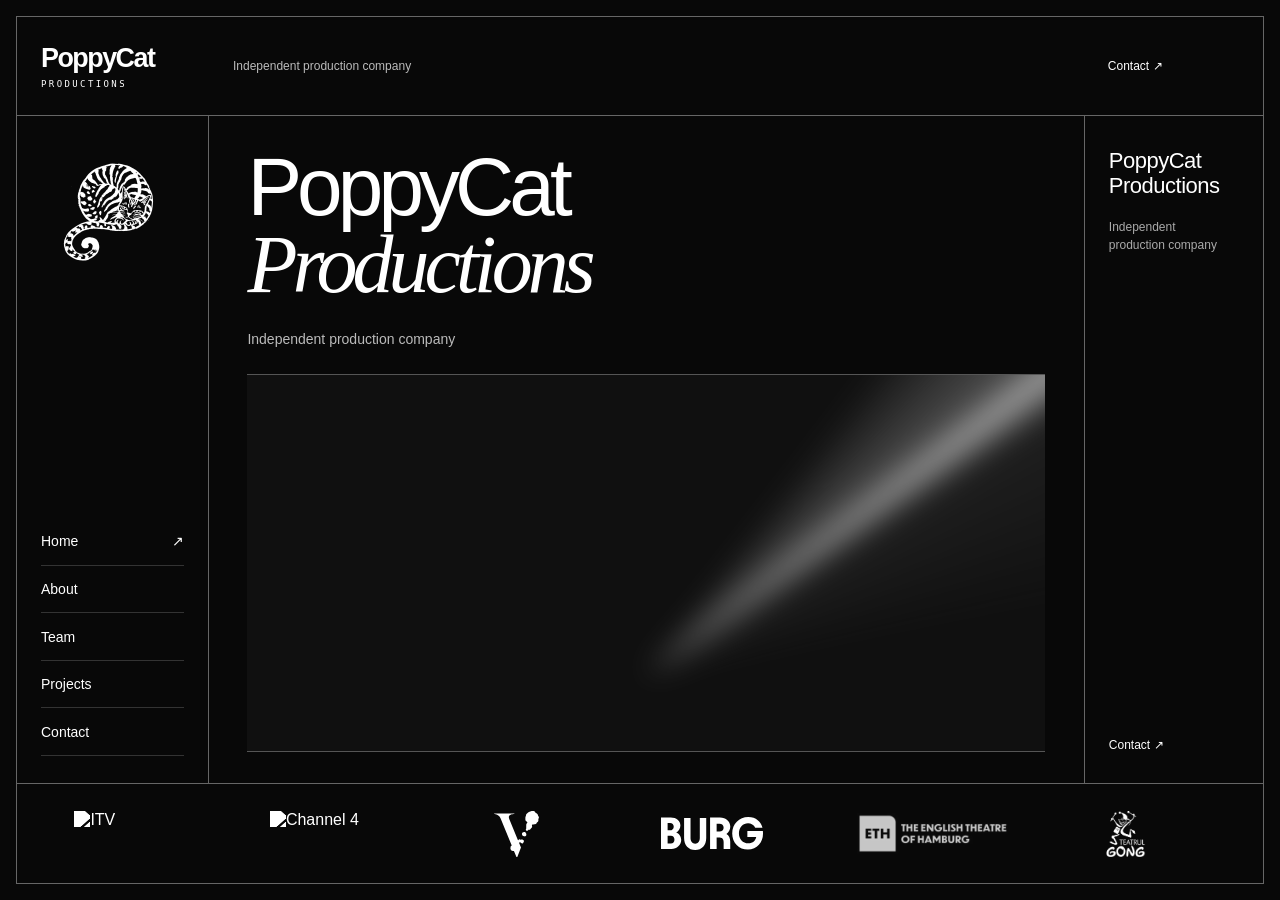
==== index.html @ 126066c4 "Simplify PoppyCat design, fit viewport, add bios and team credit logos" ====
<!doctype html>
<html lang="en"><head><meta charset="utf-8"><meta name="viewport" content="width=device-width,initial-scale=1"><meta name="description" content="PoppyCat Productions — independent production company."><title>PoppyCat Productions</title><link rel="stylesheet" href="styles.css?v=20261005b"><script src="app.js?v=20261005b" defer></script></head>
<body><a class="skip" href="#main">Skip to content</a><div class="shell">
<header><a class="wordmark" href="#home">PoppyCat<span>PRODUCTIONS</span></a><p>Independent production company</p><a href="#contact">Contact ↗</a></header>
<aside class="left-rail"><a href="#home" class="brand" aria-label="PoppyCat Productions home"><img src="assets/logo.png" alt="PoppyCat Productions"></a><nav aria-label="Main navigation"><a href="#home">Home</a><a href="#about">About</a><a href="#team">Team</a><a href="#projects">Projects</a><a href="#contact">Contact</a></nav></aside>
<main id="main" tabindex="-1">
<section id="home" class="panel"><h1>PoppyCat<br><em>Productions</em></h1><p class="intro">Independent production company</p><div class="cinema" aria-hidden="true"><div class="light"></div></div></section>
<section id="about" class="panel"><h1>About</h1><div class="copy"><h2>PoppyCat Productions</h2><p>Independent production company.</p><p>More information coming soon.</p></div></section>
<section id="team" class="panel"><h1>Team</h1><div class="team-grid">
<article><img class="portrait" src="assets/dale.webp" alt="Dale Reynolds"><div><h2>Dale Reynolds</h2><p class="role">Writer, Producer</p><p class="bio">American playwright and screenwriter in London, England.</p></div></article>
<article><img class="portrait" src="assets/paloma.webp" alt="Paloma Amaya"><div><h2>Paloma Amaya</h2><p class="role">Actor, Producer</p><p class="bio paloma-bio">Stage and screen actor, GSA-trained.<br>Credits include Vienna’s Volksoper.</p></div></article>
<article><img class="portrait" src="assets/benjamin.webp" alt="Benjamin Dresner-Reynolds"><div><h2>Benjamin<br>Dresner-Reynolds</h2><p class="role">Creative Coordinator</p><p class="bio">Creative technologist and designer working across interactive media and film.</p></div></article>
</div></section>
<section id="projects" class="panel"><h1>Projects</h1><div class="copy"><h2>Selected work by our team</h2><p>Work made by our team before PoppyCat Productions.</p><p>Project details coming soon.</p></div></section>
<section id="contact" class="panel"><h1>Contact</h1><div class="copy"><p>Contact details coming soon.</p></div></section>
</main>
<aside class="right-rail"><p>PoppyCat<br>Productions</p><span>Independent<br>production company</span><a href="#contact">Contact ↗</a></aside>
<footer aria-label="Selected company credits from our team’s previous work"><div class="partners">
<img src="assets/partners/itv.svg" alt="ITV">
<img src="assets/partners/channel4.svg" alt="Channel 4">
<img src="assets/partners/volksoper.svg" alt="Volksoper Wien">
<img src="assets/partners/burgtheater.svg" alt="Burgtheater">
<img class="solid-logo" src="assets/partners/english-theatre.jpg" alt="The English Theatre of Hamburg">
<img src="assets/partners/gong.png" alt="Gong Theatre">
</div></footer></div></body></html>
---- styles.css ----
*{box-sizing:border-box}html,body{margin:0;width:100%;height:100%;overflow:hidden;background:#080808;color:#fff;color-scheme:dark;font-family:Arial,Helvetica,sans-serif;-webkit-font-smoothing:antialiased}a{color:inherit;text-decoration:none}a:focus-visible,main:focus-visible{outline:1px solid white;outline-offset:-3px}h1,h2,p{margin:0}img{display:block;max-width:100%}.shell{height:calc(100dvh - 32px);width:calc(100% - 32px);margin:16px;border:1px solid #666;display:grid;grid-template-columns:clamp(150px,15vw,230px) minmax(0,1fr) clamp(135px,14vw,215px);grid-template-rows:clamp(62px,11dvh,100px) minmax(0,1fr) clamp(60px,12dvh,100px)}header{grid-column:1/-1;display:grid;grid-template-columns:clamp(150px,15vw,230px) minmax(0,1fr) clamp(135px,14vw,215px);align-items:center;border-bottom:1px solid #666}header>*{padding:0 24px}.wordmark{font-size:clamp(21px,2.1vw,32px);font-weight:700;letter-spacing:-1.5px}.wordmark span{display:block;font:9px monospace;letter-spacing:2.4px;margin-top:5px}header p{font-size:12px;color:#bbb}header>a:last-child{font-size:12px}.left-rail{padding:clamp(16px,3dvh,35px) 24px;border-right:1px solid #666;display:flex;flex-direction:column;justify-content:space-between;min-height:0;overflow:hidden}.brand{width:clamp(80px,10vw,145px);max-height:36%;margin:0 auto}.brand img{width:100%;height:100%;object-fit:contain;filter:brightness(0) invert(1)}nav{display:flex;flex-direction:column;margin-top:15px}nav a{font-size:14px;padding:clamp(8px,1.7dvh,16px) 0;border-bottom:1px solid #333;display:flex;justify-content:space-between}nav a[aria-current]:after{content:"↗"}nav a:hover{color:#bbb}main{position:relative;min-width:0;min-height:0;overflow:hidden;padding:clamp(18px,3.5dvh,42px) clamp(20px,3vw,50px)}.panel{width:100%;height:100%;display:flex;flex-direction:column;transform-origin:top left;gap:clamp(18px,3dvh,36px)}.panel[hidden]{display:none}h1{font-size:clamp(42px,6.4vw,108px);line-height:.95;font-weight:400;letter-spacing:-.06em;flex-shrink:0}em{font-family:Georgia,serif;font-weight:400}.intro{font-size:14px;color:#bbb}.cinema{position:relative;overflow:hidden;flex:1;min-height:35px;background:#101010;border-block:1px solid #555}.light{position:absolute;inset:-100%;background:conic-gradient(from 36deg at 50% 60%,transparent 0deg,#aaa8 15deg,#eee 17deg,#7773 21deg,transparent 45deg);filter:blur(14px);animation:projector 18s ease-in-out infinite alternate;opacity:.75}.copy{border-top:1px solid #555;padding-top:30px;margin-top:auto;margin-bottom:10%;font-size:14px;line-height:1.6}.copy h2{font-weight:400;font-size:28px;letter-spacing:-1px;margin-bottom:20px}.copy p+p{color:#aaa;margin-top:12px}.right-rail{border-left:1px solid #666;padding:clamp(18px,3.5dvh,42px) 24px;display:flex;flex-direction:column;gap:20px;font-size:14px;min-height:0}.right-rail p{font-size:22px;letter-spacing:-.5px;line-height:1.15}.right-rail span{font-size:12px;color:#aaa;line-height:1.5}.right-rail a{margin-top:auto;font-size:12px}.team-grid{display:grid;grid-template-columns:repeat(3,minmax(0,1fr));gap:clamp(16px,2vw,35px);align-items:start}.portrait{width:min(100%,140px);height:clamp(70px,18dvh,180px);object-fit:cover;object-position:center 30%;filter:grayscale(1);margin-bottom:20px}.team-grid h2{font-size:clamp(14px,1.35vw,20px);font-weight:400;line-height:1.15;letter-spacing:-.3px}.role{font-size:10px;color:#aaa;margin:9px 0 15px}.bio{font-size:clamp(10px,.95vw,13px);line-height:1.55;max-width:28em}.paloma-bio{white-space:nowrap;font-size:clamp(8px,.88vw,12px)}footer{grid-column:1/-1;border-top:1px solid #666;overflow:hidden;display:flex;align-items:center;padding:12px 30px}.partners{display:flex;align-items:center;justify-content:space-around;gap:clamp(12px,3vw,48px);width:100%;height:100%}.partners img{width:clamp(40px,8vw,110px);height:100%;max-height:46px;object-fit:contain;filter:grayscale(1) brightness(0) invert(1)}.partners .solid-logo{filter:grayscale(1) invert(1);mix-blend-mode:screen;width:clamp(70px,12vw,165px)}.skip{position:fixed;top:-100px;left:20px;background:white;color:black;padding:10px;z-index:10}.skip:focus{top:10px}@keyframes projector{from{transform:rotate(-10deg)}to{transform:rotate(18deg)}}@media(max-width:760px){.shell{margin:8px;width:calc(100% - 16px);height:calc(100dvh - 16px);grid-template-columns:1fr;grid-template-rows:66px 46px minmax(0,1fr) 68px}header{grid-template-columns:1fr auto}header>*{padding:0 16px}header p{display:none}.wordmark{font-size:24px}.left-rail{border-right:0;border-bottom:1px solid #666;padding:0 16px;display:block}.brand{display:none}nav{margin:0;flex-direction:row;height:100%;align-items:stretch;gap:10px}nav a{flex:1;justify-content:center;align-items:center;padding:0;font-size:12px;border:0}nav a[aria-current]{box-shadow:inset 0 -1px white}nav a[aria-current]:after{display:none}.right-rail{display:none}main{padding:24px 20px}.panel{gap:24px}h1{font-size:clamp(40px,10vw,72px)}.team-grid{grid-template-columns:1fr;gap:20px}.team-grid article{display:grid;grid-template-columns:68px minmax(0,1fr);gap:16px}.portrait{width:68px;height:82px;margin:0}.team-grid h2{font-size:16px}.team-grid h2 br{display:none}.role{font-size:9px;margin:5px 0 8px}.bio{font-size:11px;line-height:1.4}.paloma-bio{font-size:10px}.partners{gap:12px;flex-wrap:nowrap}.partners img{min-width:0;width:12%;max-height:30px}.partners .solid-logo{width:20%}footer{padding:12px}.copy{margin-bottom:15%}}@media(max-height:600px) and (min-width:761px){.shell{grid-template-rows:60px minmax(0,1fr) 58px}.brand{max-height:30%}h1{font-size:45px}.portrait{height:80px;width:70px;margin-bottom:10px}.panel{gap:18px}.role{margin:6px 0 8px}.team-grid h2{font-size:14px}.bio{font-size:11px}.right-rail{gap:10px}}@media(prefers-reduced-motion:reduce){*,*:before,*:after{animation:none!important;transition:none!important}}
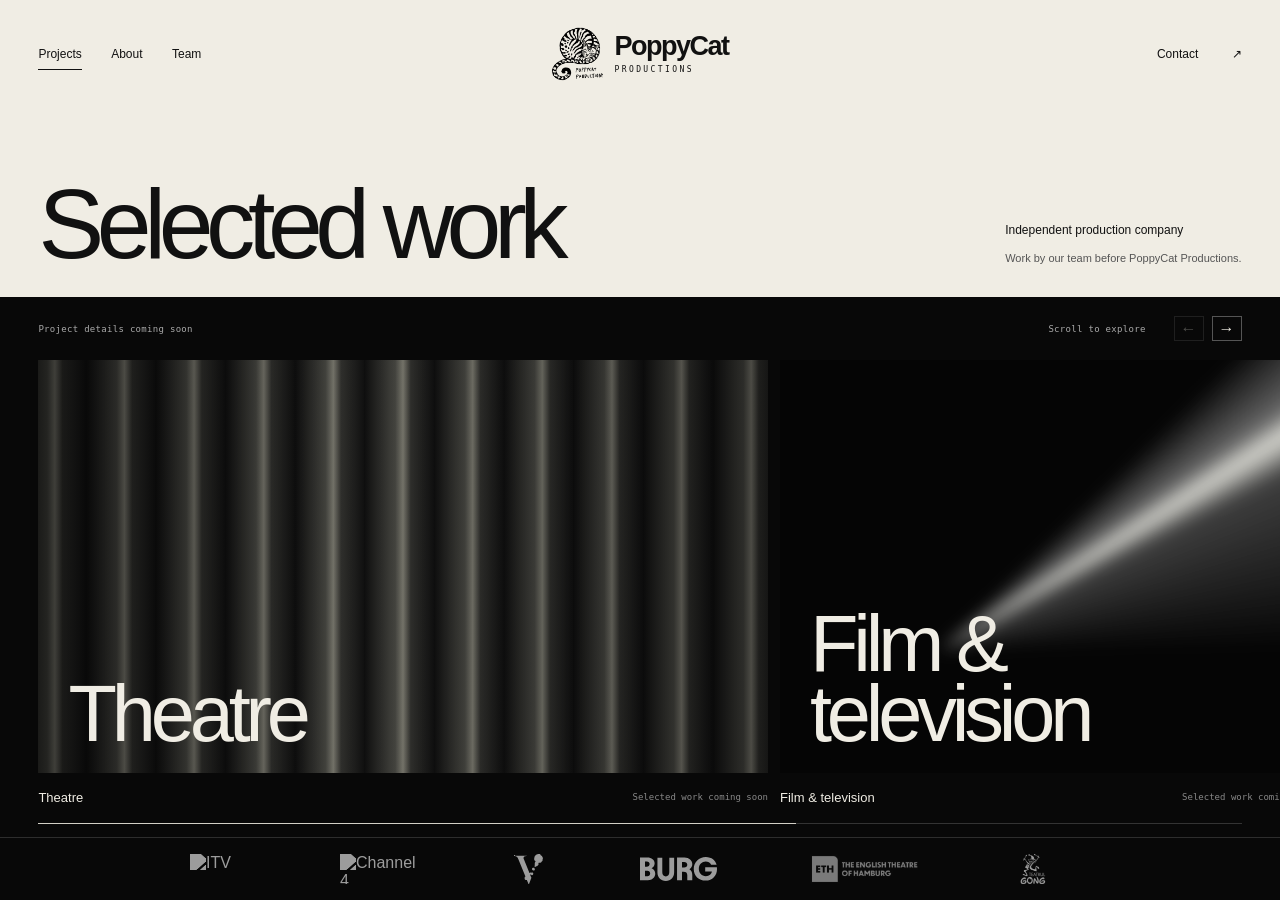
==== commit 742e66f9: "Introduce cream masthead and horizontal project gallery" ====
--- a/index.html
+++ b/index.html
@@ -1,25 +1,27 @@
 <!doctype html>
-<html lang="en"><head><meta charset="utf-8"><meta name="viewport" content="width=device-width,initial-scale=1"><meta name="description" content="PoppyCat Productions — independent production company."><title>PoppyCat Productions</title><link rel="stylesheet" href="styles.css?v=20261005b"><script src="app.js?v=20261005b" defer></script></head>
-<body><a class="skip" href="#main">Skip to content</a><div class="shell">
-<header><a class="wordmark" href="#home">PoppyCat<span>PRODUCTIONS</span></a><p>Independent production company</p><a href="#contact">Contact ↗</a></header>
-<aside class="left-rail"><a href="#home" class="brand" aria-label="PoppyCat Productions home"><img src="assets/logo.png" alt="PoppyCat Productions"></a><nav aria-label="Main navigation"><a href="#home">Home</a><a href="#about">About</a><a href="#team">Team</a><a href="#projects">Projects</a><a href="#contact">Contact</a></nav></aside>
+<html lang="en"><head><meta charset="utf-8"><meta name="viewport" content="width=device-width,initial-scale=1"><meta name="description" content="PoppyCat Productions — independent production company."><title>PoppyCat Productions</title><link rel="stylesheet" href="styles.css?v=20261005c"><script src="app.js?v=20261005c" defer></script></head>
+<body><a class="skip" href="#main">Skip to content</a>
+<div class="site">
+<header class="masthead">
+<div class="topline"><nav aria-label="Main navigation"><a href="#projects" aria-current="page">Projects</a><a href="#about">About</a><a href="#team">Team</a></nav><a class="brand" href="#projects" aria-label="PoppyCat Productions home"><span class="cat"><img src="assets/logo.png?v=3" alt=""></span><span>PoppyCat<small>PRODUCTIONS</small></span></a><a class="contact-link" href="#contact">Contact <span>↗</span></a></div>
+<div class="heading-row"><h1 id="page-title">Selected work</h1><div class="heading-note"><p>Independent production company</p><p id="page-description">Work by our team before PoppyCat Productions.</p></div></div>
+</header>
 <main id="main" tabindex="-1">
-<section id="home" class="panel"><h1>PoppyCat<br><em>Productions</em></h1><p class="intro">Independent production company</p><div class="cinema" aria-hidden="true"><div class="light"></div></div></section>
-<section id="about" class="panel"><h1>About</h1><div class="copy"><h2>PoppyCat Productions</h2><p>Independent production company.</p><p>More information coming soon.</p></div></section>
-<section id="team" class="panel"><h1>Team</h1><div class="team-grid">
-<article><img class="portrait" src="assets/dale.webp" alt="Dale Reynolds"><div><h2>Dale Reynolds</h2><p class="role">Writer, Producer</p><p class="bio">American playwright and screenwriter in London, England.</p></div></article>
-<article><img class="portrait" src="assets/paloma.webp" alt="Paloma Amaya"><div><h2>Paloma Amaya</h2><p class="role">Actor, Producer</p><p class="bio paloma-bio">Stage and screen actor, GSA-trained.<br>Credits include Vienna’s Volksoper.</p></div></article>
-<article><img class="portrait" src="assets/benjamin.webp" alt="Benjamin Dresner-Reynolds"><div><h2>Benjamin<br>Dresner-Reynolds</h2><p class="role">Creative Coordinator</p><p class="bio">Creative technologist and designer working across interactive media and film.</p></div></article>
+<section id="projects" class="panel project-panel" aria-label="Selected work by our team">
+<div class="gallery-toolbar"><p>Project details coming soon</p><div class="gallery-controls"><span class="scroll-hint">Scroll to explore</span><button type="button" id="previous" aria-label="Previous project">←</button><button type="button" id="next" aria-label="Next project">→</button></div></div>
+<div class="gallery" tabindex="0" aria-label="Project gallery. Scroll, swipe or use the arrow keys to explore.">
+<article class="project-card theatre"><div class="project-art" aria-hidden="true"><div class="curtain"></div><span class="art-word">Theatre</span></div><div class="caption"><h2>Theatre</h2><p>Selected work coming soon</p></div></article>
+<article class="project-card film"><div class="project-art" aria-hidden="true"><div class="film-light"></div><span class="art-word">Film &amp;<br>television</span></div><div class="caption"><h2>Film &amp; television</h2><p>Selected work coming soon</p></div></article>
+<article class="project-card interactive"><div class="project-art" aria-hidden="true"><div class="moire"></div><span class="art-word">Interactive</span></div><div class="caption"><h2>Interactive media</h2><p>Selected work coming soon</p></div></article>
+</div><div class="track" aria-hidden="true"><span id="progress"></span></div>
+</section>
+<section id="about" class="panel info-panel" hidden><div class="about-layout"><p class="section-label">The company</p><div><h2>PoppyCat<br>Productions</h2><p>Independent production company.</p><p class="muted">More information coming soon.</p></div></div></section>
+<section id="team" class="panel info-panel" hidden><div class="team-grid">
+<article><img src="assets/dale.webp" alt="Dale Reynolds"><div><h2>Dale Reynolds</h2><p class="role">Writer, Producer</p><p class="bio">American playwright and screenwriter in London, England.</p></div></article>
+<article><img src="assets/paloma.webp" alt="Paloma Amaya"><div><h2>Paloma Amaya</h2><p class="role">Actor, Producer</p><p class="bio paloma-bio">Stage and screen actor, GSA-trained.<br>Credits include Vienna’s Volksoper.</p></div></article>
+<article><img src="assets/benjamin.webp" alt="Benjamin Dresner-Reynolds"><div><h2>Benjamin<br>Dresner-Reynolds</h2><p class="role">Creative Coordinator</p><p class="bio">Creative technologist and designer working across interactive media and film.</p></div></article>
 </div></section>
-<section id="projects" class="panel"><h1>Projects</h1><div class="copy"><h2>Selected work by our team</h2><p>Work made by our team before PoppyCat Productions.</p><p>Project details coming soon.</p></div></section>
-<section id="contact" class="panel"><h1>Contact</h1><div class="copy"><p>Contact details coming soon.</p></div></section>
+<section id="contact" class="panel info-panel" hidden><div class="about-layout"><p class="section-label">Enquiries</p><div><h2>Contact</h2><p>Contact details coming soon.</p></div></div></section>
 </main>
-<aside class="right-rail"><p>PoppyCat<br>Productions</p><span>Independent<br>production company</span><a href="#contact">Contact ↗</a></aside>
-<footer aria-label="Selected company credits from our team’s previous work"><div class="partners">
-<img src="assets/partners/itv.svg" alt="ITV">
-<img src="assets/partners/channel4.svg" alt="Channel 4">
-<img src="assets/partners/volksoper.svg" alt="Volksoper Wien">
-<img src="assets/partners/burgtheater.svg" alt="Burgtheater">
-<img class="solid-logo" src="assets/partners/english-theatre.jpg" alt="The English Theatre of Hamburg">
-<img src="assets/partners/gong.png" alt="Gong Theatre">
-</div></footer></div></body></html>+<footer aria-label="Selected company credits from our team’s previous work"><div class="partners"><img src="assets/partners/itv.svg" alt="ITV"><img src="assets/partners/channel4.svg" alt="Channel 4"><img src="assets/partners/volksoper.svg" alt="Volksoper Wien"><img src="assets/partners/burgtheater.svg" alt="Burgtheater"><img class="solid-logo" src="assets/partners/english-theatre.jpg" alt="The English Theatre of Hamburg"><img src="assets/partners/gong.png" alt="Gong Theatre"></div></footer>
+</div></body></html>
--- a/styles.css
+++ b/styles.css
@@ -1 +1 @@
-*{box-sizing:border-box}html,body{margin:0;width:100%;height:100%;overflow:hidden;background:#080808;color:#fff;color-scheme:dark;font-family:Arial,Helvetica,sans-serif;-webkit-font-smoothing:antialiased}a{color:inherit;text-decoration:none}a:focus-visible,main:focus-visible{outline:1px solid white;outline-offset:-3px}h1,h2,p{margin:0}img{display:block;max-width:100%}.shell{height:calc(100dvh - 32px);width:calc(100% - 32px);margin:16px;border:1px solid #666;display:grid;grid-template-columns:clamp(150px,15vw,230px) minmax(0,1fr) clamp(135px,14vw,215px);grid-template-rows:clamp(62px,11dvh,100px) minmax(0,1fr) clamp(60px,12dvh,100px)}header{grid-column:1/-1;display:grid;grid-template-columns:clamp(150px,15vw,230px) minmax(0,1fr) clamp(135px,14vw,215px);align-items:center;border-bottom:1px solid #666}header>*{padding:0 24px}.wordmark{font-size:clamp(21px,2.1vw,32px);font-weight:700;letter-spacing:-1.5px}.wordmark span{display:block;font:9px monospace;letter-spacing:2.4px;margin-top:5px}header p{font-size:12px;color:#bbb}header>a:last-child{font-size:12px}.left-rail{padding:clamp(16px,3dvh,35px) 24px;border-right:1px solid #666;display:flex;flex-direction:column;justify-content:space-between;min-height:0;overflow:hidden}.brand{width:clamp(80px,10vw,145px);max-height:36%;margin:0 auto}.brand img{width:100%;height:100%;object-fit:contain;filter:brightness(0) invert(1)}nav{display:flex;flex-direction:column;margin-top:15px}nav a{font-size:14px;padding:clamp(8px,1.7dvh,16px) 0;border-bottom:1px solid #333;display:flex;justify-content:space-between}nav a[aria-current]:after{content:"↗"}nav a:hover{color:#bbb}main{position:relative;min-width:0;min-height:0;overflow:hidden;padding:clamp(18px,3.5dvh,42px) clamp(20px,3vw,50px)}.panel{width:100%;height:100%;display:flex;flex-direction:column;transform-origin:top left;gap:clamp(18px,3dvh,36px)}.panel[hidden]{display:none}h1{font-size:clamp(42px,6.4vw,108px);line-height:.95;font-weight:400;letter-spacing:-.06em;flex-shrink:0}em{font-family:Georgia,serif;font-weight:400}.intro{font-size:14px;color:#bbb}.cinema{position:relative;overflow:hidden;flex:1;min-height:35px;background:#101010;border-block:1px solid #555}.light{position:absolute;inset:-100%;background:conic-gradient(from 36deg at 50% 60%,transparent 0deg,#aaa8 15deg,#eee 17deg,#7773 21deg,transparent 45deg);filter:blur(14px);animation:projector 18s ease-in-out infinite alternate;opacity:.75}.copy{border-top:1px solid #555;padding-top:30px;margin-top:auto;margin-bottom:10%;font-size:14px;line-height:1.6}.copy h2{font-weight:400;font-size:28px;letter-spacing:-1px;margin-bottom:20px}.copy p+p{color:#aaa;margin-top:12px}.right-rail{border-left:1px solid #666;padding:clamp(18px,3.5dvh,42px) 24px;display:flex;flex-direction:column;gap:20px;font-size:14px;min-height:0}.right-rail p{font-size:22px;letter-spacing:-.5px;line-height:1.15}.right-rail span{font-size:12px;color:#aaa;line-height:1.5}.right-rail a{margin-top:auto;font-size:12px}.team-grid{display:grid;grid-template-columns:repeat(3,minmax(0,1fr));gap:clamp(16px,2vw,35px);align-items:start}.portrait{width:min(100%,140px);height:clamp(70px,18dvh,180px);object-fit:cover;object-position:center 30%;filter:grayscale(1);margin-bottom:20px}.team-grid h2{font-size:clamp(14px,1.35vw,20px);font-weight:400;line-height:1.15;letter-spacing:-.3px}.role{font-size:10px;color:#aaa;margin:9px 0 15px}.bio{font-size:clamp(10px,.95vw,13px);line-height:1.55;max-width:28em}.paloma-bio{white-space:nowrap;font-size:clamp(8px,.88vw,12px)}footer{grid-column:1/-1;border-top:1px solid #666;overflow:hidden;display:flex;align-items:center;padding:12px 30px}.partners{display:flex;align-items:center;justify-content:space-around;gap:clamp(12px,3vw,48px);width:100%;height:100%}.partners img{width:clamp(40px,8vw,110px);height:100%;max-height:46px;object-fit:contain;filter:grayscale(1) brightness(0) invert(1)}.partners .solid-logo{filter:grayscale(1) invert(1);mix-blend-mode:screen;width:clamp(70px,12vw,165px)}.skip{position:fixed;top:-100px;left:20px;background:white;color:black;padding:10px;z-index:10}.skip:focus{top:10px}@keyframes projector{from{transform:rotate(-10deg)}to{transform:rotate(18deg)}}@media(max-width:760px){.shell{margin:8px;width:calc(100% - 16px);height:calc(100dvh - 16px);grid-template-columns:1fr;grid-template-rows:66px 46px minmax(0,1fr) 68px}header{grid-template-columns:1fr auto}header>*{padding:0 16px}header p{display:none}.wordmark{font-size:24px}.left-rail{border-right:0;border-bottom:1px solid #666;padding:0 16px;display:block}.brand{display:none}nav{margin:0;flex-direction:row;height:100%;align-items:stretch;gap:10px}nav a{flex:1;justify-content:center;align-items:center;padding:0;font-size:12px;border:0}nav a[aria-current]{box-shadow:inset 0 -1px white}nav a[aria-current]:after{display:none}.right-rail{display:none}main{padding:24px 20px}.panel{gap:24px}h1{font-size:clamp(40px,10vw,72px)}.team-grid{grid-template-columns:1fr;gap:20px}.team-grid article{display:grid;grid-template-columns:68px minmax(0,1fr);gap:16px}.portrait{width:68px;height:82px;margin:0}.team-grid h2{font-size:16px}.team-grid h2 br{display:none}.role{font-size:9px;margin:5px 0 8px}.bio{font-size:11px;line-height:1.4}.paloma-bio{font-size:10px}.partners{gap:12px;flex-wrap:nowrap}.partners img{min-width:0;width:12%;max-height:30px}.partners .solid-logo{width:20%}footer{padding:12px}.copy{margin-bottom:15%}}@media(max-height:600px) and (min-width:761px){.shell{grid-template-rows:60px minmax(0,1fr) 58px}.brand{max-height:30%}h1{font-size:45px}.portrait{height:80px;width:70px;margin-bottom:10px}.panel{gap:18px}.role{margin:6px 0 8px}.team-grid h2{font-size:14px}.bio{font-size:11px}.right-rail{gap:10px}}@media(prefers-reduced-motion:reduce){*,*:before,*:after{animation:none!important;transition:none!important}}+*{box-sizing:border-box}html,body{margin:0;width:100%;height:100%;overflow:hidden;background:#080808;color:#f0ede4;font-family:Arial,Helvetica,sans-serif;-webkit-font-smoothing:antialiased}a{color:inherit;text-decoration:none}button{font:inherit}a:focus-visible,button:focus-visible,[tabindex]:focus-visible{outline:2px solid currentColor;outline-offset:5px}h1,h2,p{margin:0}img{display:block;max-width:100%}.site{height:100dvh;display:grid;grid-template-rows:33dvh minmax(0,1fr) clamp(45px,7dvh,70px)}.masthead{background:#f0ede4;color:#111;padding:0 clamp(20px,3vw,56px);display:flex;flex-direction:column;justify-content:space-between;padding-bottom:clamp(20px,3dvh,36px)}.topline{height:clamp(70px,12dvh,110px);display:grid;grid-template-columns:1fr auto 1fr;align-items:center;gap:25px}.topline nav{display:flex;gap:clamp(16px,2.3vw,36px)}.topline nav a,.contact-link{font-size:12px;line-height:1.5}.topline nav a{position:relative}.topline nav a[aria-current]:after{content:"";position:absolute;bottom:-7px;left:0;right:0;height:1px;background:currentColor}.brand{display:flex;gap:11px;align-items:center;font-size:27px;font-weight:600;letter-spacing:-1.5px;line-height:.9}.brand small{display:block;font:8px monospace;letter-spacing:2.4px;margin-top:7px}.cat{width:52px;height:54px;position:relative;overflow:hidden}.cat img{max-width:none;width:133%;height:133%;position:absolute;top:-17%;left:-15%;object-fit:contain;filter:brightness(0)}.contact-link{justify-self:end}.contact-link span{margin-left:30px}.heading-row{display:flex;align-items:flex-end;justify-content:space-between;gap:30px}h1{font-size:clamp(46px,7.7vw,130px);line-height:.92;font-weight:400;letter-spacing:-.075em;white-space:nowrap}.heading-note{max-width:275px;font-size:12px;line-height:1.4;padding-bottom:4px}.heading-note p+p{margin-top:12px;color:#555;font-size:11px}main{min-height:0;min-width:0;overflow:hidden}.panel{height:100%;min-height:0}.panel[hidden]{display:none}.project-panel{display:grid;grid-template-rows:clamp(44px,7dvh,65px) minmax(0,1fr) 16px}.gallery-toolbar{padding:0 clamp(20px,3vw,56px);display:flex;align-items:center;justify-content:space-between}.gallery-toolbar>p,.scroll-hint{font:9px monospace;letter-spacing:.3px;color:#aaa}.gallery-controls{display:flex;gap:8px;align-items:center}.scroll-hint{margin-right:20px}.gallery-controls button{width:30px;height:25px;border:1px solid #555;background:none;color:#f0ede4;cursor:pointer;transition:background .2s}.gallery-controls button:hover{background:#333}.gallery-controls button:disabled{opacity:.3;cursor:default}.gallery{display:flex;gap:12px;overflow-x:auto;overflow-y:hidden;scrollbar-width:none;overscroll-behavior-x:contain;padding:0 clamp(20px,3vw,56px);scroll-snap-type:x proximity;scroll-padding-inline:clamp(20px,3vw,56px);touch-action:pan-x;min-height:0}.gallery::-webkit-scrollbar{display:none}.project-card{flex:0 0 57vw;min-width:0;display:grid;grid-template-rows:minmax(0,1fr) 48px;scroll-snap-align:start}.project-card:nth-child(2){flex-basis:42vw}.project-card:nth-child(3){flex-basis:52vw}.project-art{position:relative;overflow:hidden;isolation:isolate;background:#1a1a1a}.art-word{position:absolute;bottom:24px;left:30px;font-size:clamp(45px,6.2vw,100px);font-weight:400;line-height:.88;letter-spacing:-.065em;z-index:1;color:#f0ede4}.curtain{position:absolute;inset:0;background:linear-gradient(90deg,#0008,transparent 45%,#0006),repeating-linear-gradient(90deg,#0e0e0e 0,#454540 4%,#77766c 5%,#30302d 6%,#101010 9%);transform:scale(1.06);animation:drape 18s ease-in-out infinite alternate}.film-light{position:absolute;inset:-50%;background:conic-gradient(from 45deg at 40% 60%,#050505 0deg,#ddd6 10deg,#deded7 13deg,#8885 18deg,#050505 45deg);filter:blur(8px);animation:light 22s ease-in-out infinite alternate}.moire{position:absolute;inset:0;background:radial-gradient(ellipse at 65% 40%,#aaa8,transparent 55%),repeating-radial-gradient(ellipse at 65% 40%,#121212 0 4px,#74746e 5px 6px,#121212 7px 10px);transform:scale(1.15)}.caption{display:flex;align-items:center;justify-content:space-between;gap:20px}.caption h2{font-size:13px;font-weight:400}.caption p{font:9px monospace;color:#888}.track{height:1px;background:#333;margin:2px clamp(20px,3vw,56px) 0;position:relative;overflow:hidden}.track span{height:100%;background:#d2cfc6;display:block;width:30%;transform-origin:left}.info-panel{padding:clamp(20px,4dvh,55px) clamp(20px,5vw,90px)}.about-layout{display:grid;grid-template-columns:1fr 2fr;gap:40px;height:100%;align-items:center}.section-label{font:11px monospace;color:#aaa;align-self:start}.about-layout h2{font-weight:400;font-size:clamp(35px,5vw,80px);line-height:.95;letter-spacing:-.06em;margin-bottom:28px}.about-layout p:not(.section-label){font-size:14px;line-height:1.5}.muted{color:#999;margin-top:12px}.team-grid{height:100%;display:grid;grid-template-columns:repeat(3,minmax(0,1fr));gap:clamp(20px,5vw,80px);max-width:1100px;margin:auto;align-content:center}.team-grid article{min-width:0}.team-grid img{height:clamp(70px,17dvh,165px);width:clamp(65px,10vw,125px);object-fit:cover;object-position:center 30%;filter:grayscale(1);margin-bottom:16px}.team-grid h2{font-size:clamp(16px,1.7vw,24px);font-weight:400;line-height:1.12;letter-spacing:-.5px}.role{font-size:10px;color:#aaa;margin:8px 0 14px}.bio{font-size:12px;line-height:1.5;max-width:280px}.paloma-bio{white-space:nowrap;font-size:clamp(9px,1vw,12px)}footer{padding:8px clamp(20px,3vw,56px);border-top:1px solid #2d2d2d;overflow:hidden}.partners{height:100%;display:flex;justify-content:space-between;align-items:center;gap:30px;max-width:900px;margin:auto}.partners img{width:clamp(36px,6vw,85px);height:100%;max-height:30px;object-fit:contain;filter:brightness(0) invert(1);opacity:.6}.partners .solid-logo{width:clamp(65px,12vw,150px);filter:grayscale(1) invert(1);mix-blend-mode:screen}.skip{position:fixed;top:-100px;left:20px;padding:10px;background:#fff;color:#000;z-index:10}.skip:focus{top:8px}@keyframes drape{to{transform:scale(1.1) translateX(1%)}}@keyframes light{to{transform:rotate(8deg)}}@media(max-width:760px){.site{grid-template-rows:33dvh minmax(0,1fr) 48px}.masthead{padding:0 20px 20px}.topline{grid-template-columns:1fr auto;height:90px;gap:12px}.brand{grid-column:1;grid-row:1;font-size:24px}.cat{width:42px;height:46px}.contact-link{grid-column:2;grid-row:1;font-size:11px}.contact-link span{margin-left:10px}.topline nav{grid-column:1/-1;grid-row:2;gap:24px;margin-top:-14px}.topline nav a{font-size:11px}.heading-row{gap:12px;align-items:start;flex-direction:column}h1{font-size:clamp(38px,10vw,70px)}.heading-note{font-size:10px;max-width:100%;padding:0}.heading-note p+p{margin-top:3px;font-size:9px}.gallery-toolbar>p{font-size:8px}.scroll-hint{display:none}.gallery{gap:10px}.project-card,.project-card:nth-child(2),.project-card:nth-child(3){flex-basis:83vw;grid-template-rows:minmax(0,1fr) 50px}.art-word{font-size:clamp(45px,12vw,80px);left:20px;bottom:22px}.caption{display:block;padding-top:10px}.caption h2{font-size:12px}.caption p{font-size:8px;margin-top:5px}.partners{gap:14px}.partners img{width:12%;min-width:0;max-height:23px}.partners .solid-logo{width:22%}.team-grid{grid-template-columns:1fr;gap:18px;align-content:center}.team-grid article{display:grid;grid-template-columns:60px minmax(0,1fr);gap:15px}.team-grid img{width:60px;height:74px;margin:0}.team-grid h2{font-size:15px}.team-grid h2 br{display:none}.role{font-size:9px;margin:4px 0 6px}.bio,.paloma-bio{font-size:10px;line-height:1.4;max-width:100%}.info-panel{padding:20px}.about-layout{grid-template-columns:1fr;gap:20px;align-content:start}.about-layout h2{margin-top:25px;font-size:45px}.about-layout p:not(.section-label){font-size:12px}}@media(max-height:620px){.topline{height:65px}.masthead{padding-bottom:15px}.heading-note{font-size:10px}.heading-note p+p{margin-top:5px;font-size:9px}h1{font-size:clamp(32px,5.5vw,70px)}.team-grid img{height:65px;width:55px;margin-bottom:10px}.team-grid h2{font-size:15px}.role{margin:4px 0 7px}.bio{font-size:10px}.info-panel{padding-block:18px}}@media(max-height:620px) and (max-width:760px){.site{grid-template-rows:160px minmax(0,1fr) 38px}.topline{height:74px}.team-grid{grid-template-columns:repeat(3,minmax(0,1fr));gap:12px;align-content:start}.team-grid article{display:block}.team-grid img{height:45px;width:40px}.team-grid h2{font-size:11px}.role{font-size:8px}.bio,.paloma-bio{font-size:8px;white-space:normal}.heading-note p+p{display:none}.heading-row{gap:7px}.gallery-toolbar{padding-inline:20px}}@media(prefers-reduced-motion:reduce){*,*:before,*:after{animation:none!important;scroll-behavior:auto!important}}
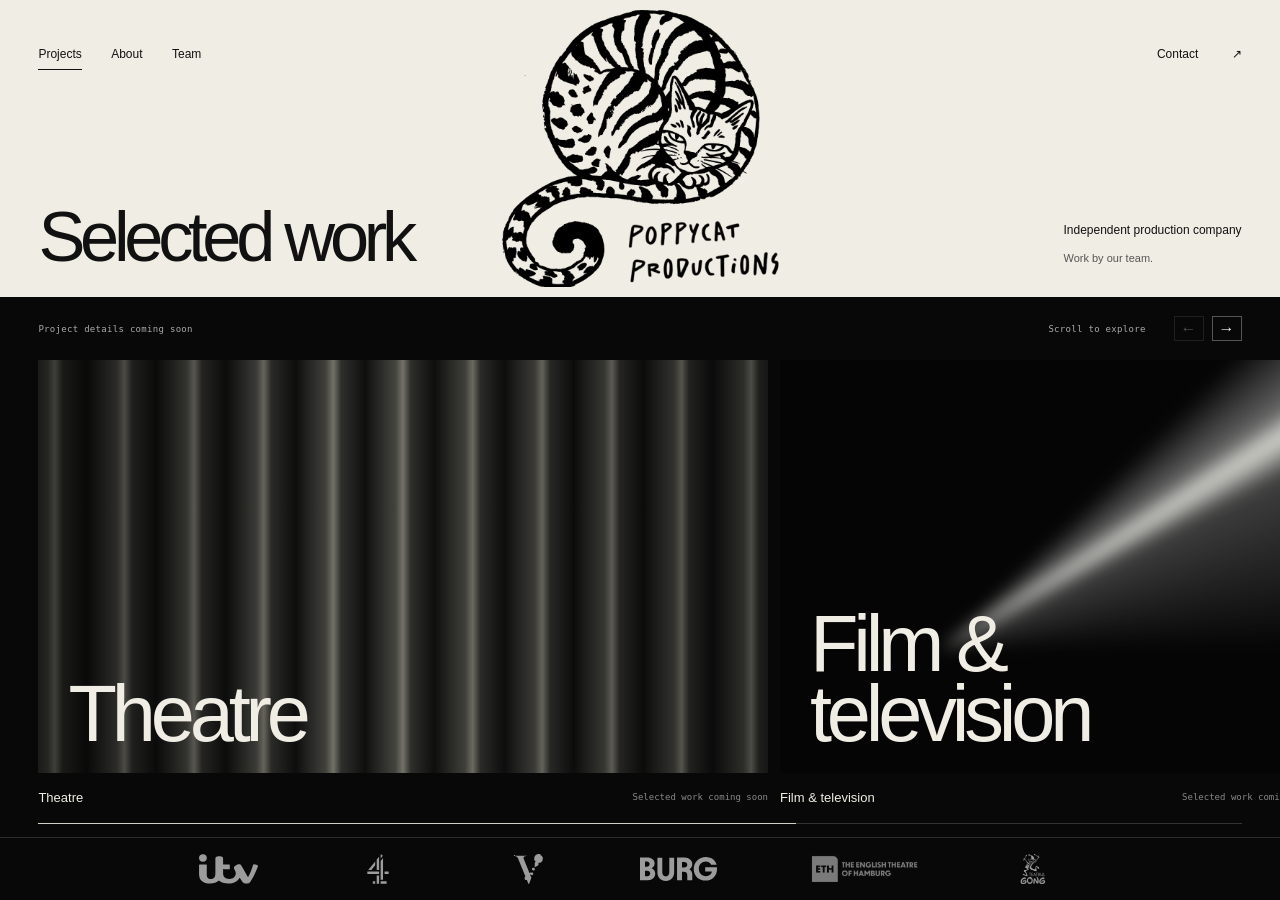
==== commit 1e62f9ed: "Fix page-wide wheel scrolling and broadcaster logos; enlarge original logo" ====
--- a/index.html
+++ b/index.html
@@ -1,10 +1,10 @@
 <!doctype html>
-<html lang="en"><head><meta charset="utf-8"><meta name="viewport" content="width=device-width,initial-scale=1"><meta name="description" content="PoppyCat Productions — independent production company."><title>PoppyCat Productions</title><link rel="stylesheet" href="styles.css?v=20261005c"><script src="app.js?v=20261005c" defer></script></head>
+<html lang="en"><head><meta charset="utf-8"><meta name="viewport" content="width=device-width,initial-scale=1"><meta name="description" content="PoppyCat Productions — independent production company."><title>PoppyCat Productions</title><link rel="stylesheet" href="styles.css?v=20261005d"><script src="app.js?v=20261005d" defer></script></head>
 <body><a class="skip" href="#main">Skip to content</a>
 <div class="site">
 <header class="masthead">
-<div class="topline"><nav aria-label="Main navigation"><a href="#projects" aria-current="page">Projects</a><a href="#about">About</a><a href="#team">Team</a></nav><a class="brand" href="#projects" aria-label="PoppyCat Productions home"><span class="cat"><img src="assets/logo.png?v=3" alt=""></span><span>PoppyCat<small>PRODUCTIONS</small></span></a><a class="contact-link" href="#contact">Contact <span>↗</span></a></div>
-<div class="heading-row"><h1 id="page-title">Selected work</h1><div class="heading-note"><p>Independent production company</p><p id="page-description">Work by our team before PoppyCat Productions.</p></div></div>
+<div class="topline"><nav aria-label="Main navigation"><a href="#projects" aria-current="page">Projects</a><a href="#about">About</a><a href="#team">Team</a></nav><a class="brand" href="#projects" aria-label="PoppyCat Productions home"><span class="cat"><img src="assets/logo.png?v=3" alt=""></span></a><a class="contact-link" href="#contact">Contact <span>↗</span></a></div>
+<div class="heading-row"><h1 id="page-title">Selected work</h1><div class="heading-note"><p>Independent production company</p><p id="page-description">Work by our team.</p></div></div>
 </header>
 <main id="main" tabindex="-1">
 <section id="projects" class="panel project-panel" aria-label="Selected work by our team">
@@ -23,5 +23,5 @@
 </div></section>
 <section id="contact" class="panel info-panel" hidden><div class="about-layout"><p class="section-label">Enquiries</p><div><h2>Contact</h2><p>Contact details coming soon.</p></div></div></section>
 </main>
-<footer aria-label="Selected company credits from our team’s previous work"><div class="partners"><img src="assets/partners/itv.svg" alt="ITV"><img src="assets/partners/channel4.svg" alt="Channel 4"><img src="assets/partners/volksoper.svg" alt="Volksoper Wien"><img src="assets/partners/burgtheater.svg" alt="Burgtheater"><img class="solid-logo" src="assets/partners/english-theatre.jpg" alt="The English Theatre of Hamburg"><img src="assets/partners/gong.png" alt="Gong Theatre"></div></footer>
+<footer aria-label="Selected company credits from our team’s previous work"><div class="partners"><img src="assets/partners/itv-mono.svg" alt="ITV"><img src="assets/partners/channel4-mono.svg" alt="Channel 4"><img src="assets/partners/volksoper.svg" alt="Volksoper Wien"><img src="assets/partners/burgtheater.svg" alt="Burgtheater"><img class="solid-logo" src="assets/partners/english-theatre.jpg" alt="The English Theatre of Hamburg"><img src="assets/partners/gong.png" alt="Gong Theatre"></div></footer>
 </div></body></html>
--- a/styles.css
+++ b/styles.css
@@ -1 +1,24 @@
 *{box-sizing:border-box}html,body{margin:0;width:100%;height:100%;overflow:hidden;background:#080808;color:#f0ede4;font-family:Arial,Helvetica,sans-serif;-webkit-font-smoothing:antialiased}a{color:inherit;text-decoration:none}button{font:inherit}a:focus-visible,button:focus-visible,[tabindex]:focus-visible{outline:2px solid currentColor;outline-offset:5px}h1,h2,p{margin:0}img{display:block;max-width:100%}.site{height:100dvh;display:grid;grid-template-rows:33dvh minmax(0,1fr) clamp(45px,7dvh,70px)}.masthead{background:#f0ede4;color:#111;padding:0 clamp(20px,3vw,56px);display:flex;flex-direction:column;justify-content:space-between;padding-bottom:clamp(20px,3dvh,36px)}.topline{height:clamp(70px,12dvh,110px);display:grid;grid-template-columns:1fr auto 1fr;align-items:center;gap:25px}.topline nav{display:flex;gap:clamp(16px,2.3vw,36px)}.topline nav a,.contact-link{font-size:12px;line-height:1.5}.topline nav a{position:relative}.topline nav a[aria-current]:after{content:"";position:absolute;bottom:-7px;left:0;right:0;height:1px;background:currentColor}.brand{display:flex;gap:11px;align-items:center;font-size:27px;font-weight:600;letter-spacing:-1.5px;line-height:.9}.brand small{display:block;font:8px monospace;letter-spacing:2.4px;margin-top:7px}.cat{width:52px;height:54px;position:relative;overflow:hidden}.cat img{max-width:none;width:133%;height:133%;position:absolute;top:-17%;left:-15%;object-fit:contain;filter:brightness(0)}.contact-link{justify-self:end}.contact-link span{margin-left:30px}.heading-row{display:flex;align-items:flex-end;justify-content:space-between;gap:30px}h1{font-size:clamp(46px,7.7vw,130px);line-height:.92;font-weight:400;letter-spacing:-.075em;white-space:nowrap}.heading-note{max-width:275px;font-size:12px;line-height:1.4;padding-bottom:4px}.heading-note p+p{margin-top:12px;color:#555;font-size:11px}main{min-height:0;min-width:0;overflow:hidden}.panel{height:100%;min-height:0}.panel[hidden]{display:none}.project-panel{display:grid;grid-template-rows:clamp(44px,7dvh,65px) minmax(0,1fr) 16px}.gallery-toolbar{padding:0 clamp(20px,3vw,56px);display:flex;align-items:center;justify-content:space-between}.gallery-toolbar>p,.scroll-hint{font:9px monospace;letter-spacing:.3px;color:#aaa}.gallery-controls{display:flex;gap:8px;align-items:center}.scroll-hint{margin-right:20px}.gallery-controls button{width:30px;height:25px;border:1px solid #555;background:none;color:#f0ede4;cursor:pointer;transition:background .2s}.gallery-controls button:hover{background:#333}.gallery-controls button:disabled{opacity:.3;cursor:default}.gallery{display:flex;gap:12px;overflow-x:auto;overflow-y:hidden;scrollbar-width:none;overscroll-behavior-x:contain;padding:0 clamp(20px,3vw,56px);scroll-snap-type:x proximity;scroll-padding-inline:clamp(20px,3vw,56px);touch-action:pan-x;min-height:0}.gallery::-webkit-scrollbar{display:none}.project-card{flex:0 0 57vw;min-width:0;display:grid;grid-template-rows:minmax(0,1fr) 48px;scroll-snap-align:start}.project-card:nth-child(2){flex-basis:42vw}.project-card:nth-child(3){flex-basis:52vw}.project-art{position:relative;overflow:hidden;isolation:isolate;background:#1a1a1a}.art-word{position:absolute;bottom:24px;left:30px;font-size:clamp(45px,6.2vw,100px);font-weight:400;line-height:.88;letter-spacing:-.065em;z-index:1;color:#f0ede4}.curtain{position:absolute;inset:0;background:linear-gradient(90deg,#0008,transparent 45%,#0006),repeating-linear-gradient(90deg,#0e0e0e 0,#454540 4%,#77766c 5%,#30302d 6%,#101010 9%);transform:scale(1.06);animation:drape 18s ease-in-out infinite alternate}.film-light{position:absolute;inset:-50%;background:conic-gradient(from 45deg at 40% 60%,#050505 0deg,#ddd6 10deg,#deded7 13deg,#8885 18deg,#050505 45deg);filter:blur(8px);animation:light 22s ease-in-out infinite alternate}.moire{position:absolute;inset:0;background:radial-gradient(ellipse at 65% 40%,#aaa8,transparent 55%),repeating-radial-gradient(ellipse at 65% 40%,#121212 0 4px,#74746e 5px 6px,#121212 7px 10px);transform:scale(1.15)}.caption{display:flex;align-items:center;justify-content:space-between;gap:20px}.caption h2{font-size:13px;font-weight:400}.caption p{font:9px monospace;color:#888}.track{height:1px;background:#333;margin:2px clamp(20px,3vw,56px) 0;position:relative;overflow:hidden}.track span{height:100%;background:#d2cfc6;display:block;width:30%;transform-origin:left}.info-panel{padding:clamp(20px,4dvh,55px) clamp(20px,5vw,90px)}.about-layout{display:grid;grid-template-columns:1fr 2fr;gap:40px;height:100%;align-items:center}.section-label{font:11px monospace;color:#aaa;align-self:start}.about-layout h2{font-weight:400;font-size:clamp(35px,5vw,80px);line-height:.95;letter-spacing:-.06em;margin-bottom:28px}.about-layout p:not(.section-label){font-size:14px;line-height:1.5}.muted{color:#999;margin-top:12px}.team-grid{height:100%;display:grid;grid-template-columns:repeat(3,minmax(0,1fr));gap:clamp(20px,5vw,80px);max-width:1100px;margin:auto;align-content:center}.team-grid article{min-width:0}.team-grid img{height:clamp(70px,17dvh,165px);width:clamp(65px,10vw,125px);object-fit:cover;object-position:center 30%;filter:grayscale(1);margin-bottom:16px}.team-grid h2{font-size:clamp(16px,1.7vw,24px);font-weight:400;line-height:1.12;letter-spacing:-.5px}.role{font-size:10px;color:#aaa;margin:8px 0 14px}.bio{font-size:12px;line-height:1.5;max-width:280px}.paloma-bio{white-space:nowrap;font-size:clamp(9px,1vw,12px)}footer{padding:8px clamp(20px,3vw,56px);border-top:1px solid #2d2d2d;overflow:hidden}.partners{height:100%;display:flex;justify-content:space-between;align-items:center;gap:30px;max-width:900px;margin:auto}.partners img{width:clamp(36px,6vw,85px);height:100%;max-height:30px;object-fit:contain;filter:brightness(0) invert(1);opacity:.6}.partners .solid-logo{width:clamp(65px,12vw,150px);filter:grayscale(1) invert(1);mix-blend-mode:screen}.skip{position:fixed;top:-100px;left:20px;padding:10px;background:#fff;color:#000;z-index:10}.skip:focus{top:8px}@keyframes drape{to{transform:scale(1.1) translateX(1%)}}@keyframes light{to{transform:rotate(8deg)}}@media(max-width:760px){.site{grid-template-rows:33dvh minmax(0,1fr) 48px}.masthead{padding:0 20px 20px}.topline{grid-template-columns:1fr auto;height:90px;gap:12px}.brand{grid-column:1;grid-row:1;font-size:24px}.cat{width:42px;height:46px}.contact-link{grid-column:2;grid-row:1;font-size:11px}.contact-link span{margin-left:10px}.topline nav{grid-column:1/-1;grid-row:2;gap:24px;margin-top:-14px}.topline nav a{font-size:11px}.heading-row{gap:12px;align-items:start;flex-direction:column}h1{font-size:clamp(38px,10vw,70px)}.heading-note{font-size:10px;max-width:100%;padding:0}.heading-note p+p{margin-top:3px;font-size:9px}.gallery-toolbar>p{font-size:8px}.scroll-hint{display:none}.gallery{gap:10px}.project-card,.project-card:nth-child(2),.project-card:nth-child(3){flex-basis:83vw;grid-template-rows:minmax(0,1fr) 50px}.art-word{font-size:clamp(45px,12vw,80px);left:20px;bottom:22px}.caption{display:block;padding-top:10px}.caption h2{font-size:12px}.caption p{font-size:8px;margin-top:5px}.partners{gap:14px}.partners img{width:12%;min-width:0;max-height:23px}.partners .solid-logo{width:22%}.team-grid{grid-template-columns:1fr;gap:18px;align-content:center}.team-grid article{display:grid;grid-template-columns:60px minmax(0,1fr);gap:15px}.team-grid img{width:60px;height:74px;margin:0}.team-grid h2{font-size:15px}.team-grid h2 br{display:none}.role{font-size:9px;margin:4px 0 6px}.bio,.paloma-bio{font-size:10px;line-height:1.4;max-width:100%}.info-panel{padding:20px}.about-layout{grid-template-columns:1fr;gap:20px;align-content:start}.about-layout h2{margin-top:25px;font-size:45px}.about-layout p:not(.section-label){font-size:12px}}@media(max-height:620px){.topline{height:65px}.masthead{padding-bottom:15px}.heading-note{font-size:10px}.heading-note p+p{margin-top:5px;font-size:9px}h1{font-size:clamp(32px,5.5vw,70px)}.team-grid img{height:65px;width:55px;margin-bottom:10px}.team-grid h2{font-size:15px}.role{margin:4px 0 7px}.bio{font-size:10px}.info-panel{padding-block:18px}}@media(max-height:620px) and (max-width:760px){.site{grid-template-rows:160px minmax(0,1fr) 38px}.topline{height:74px}.team-grid{grid-template-columns:repeat(3,minmax(0,1fr));gap:12px;align-content:start}.team-grid article{display:block}.team-grid img{height:45px;width:40px}.team-grid h2{font-size:11px}.role{font-size:8px}.bio,.paloma-bio{font-size:8px;white-space:normal}.heading-note p+p{display:none}.heading-row{gap:7px}.gallery-toolbar{padding-inline:20px}}@media(prefers-reduced-motion:reduce){*,*:before,*:after{animation:none!important;scroll-behavior:auto!important}}
+
+/* Large original artwork, occupying the height of the cream masthead. */
+.masthead{position:relative}
+.brand{position:absolute;left:50%;top:10px;bottom:10px;transform:translateX(-50%);width:calc(33dvh - 20px);height:auto;display:block}
+.cat{display:block;width:100%;height:100%;overflow:hidden}
+.cat img{width:133%;height:133%;left:-15%;top:-17%;object-fit:contain}
+.topline{display:flex;justify-content:space-between;flex-shrink:0}
+.heading-row{position:relative;pointer-events:none}
+.heading-row h1{font-size:clamp(36px,5.5vw,88px)}
+.heading-note{max-width:22%;font-size:12px}
+.gallery{scroll-snap-type:none}
+.project-card{scroll-snap-align:none}
+.partners img[alt="ITV"],.partners img[alt="Channel 4"]{opacity:.6}
+@media(max-width:760px){
+ .brand{left:auto;right:15px;transform:none;top:48px;bottom:12px;width:37vw;max-width:calc(33dvh - 60px)}
+ .topline{height:45px;align-items:center}
+ .topline nav{margin:0;gap:17px}
+ .heading-row{width:60%;gap:10px}
+ .heading-row h1{font-size:clamp(27px,6.5vw,46px)}
+ .heading-note{max-width:100%;font-size:10px}
+ .contact-link{font-size:11px}
+}
+@media(max-height:620px) and (max-width:760px){.brand{max-width:110px;top:45px;width:110px}.heading-row h1{font-size:30px}}
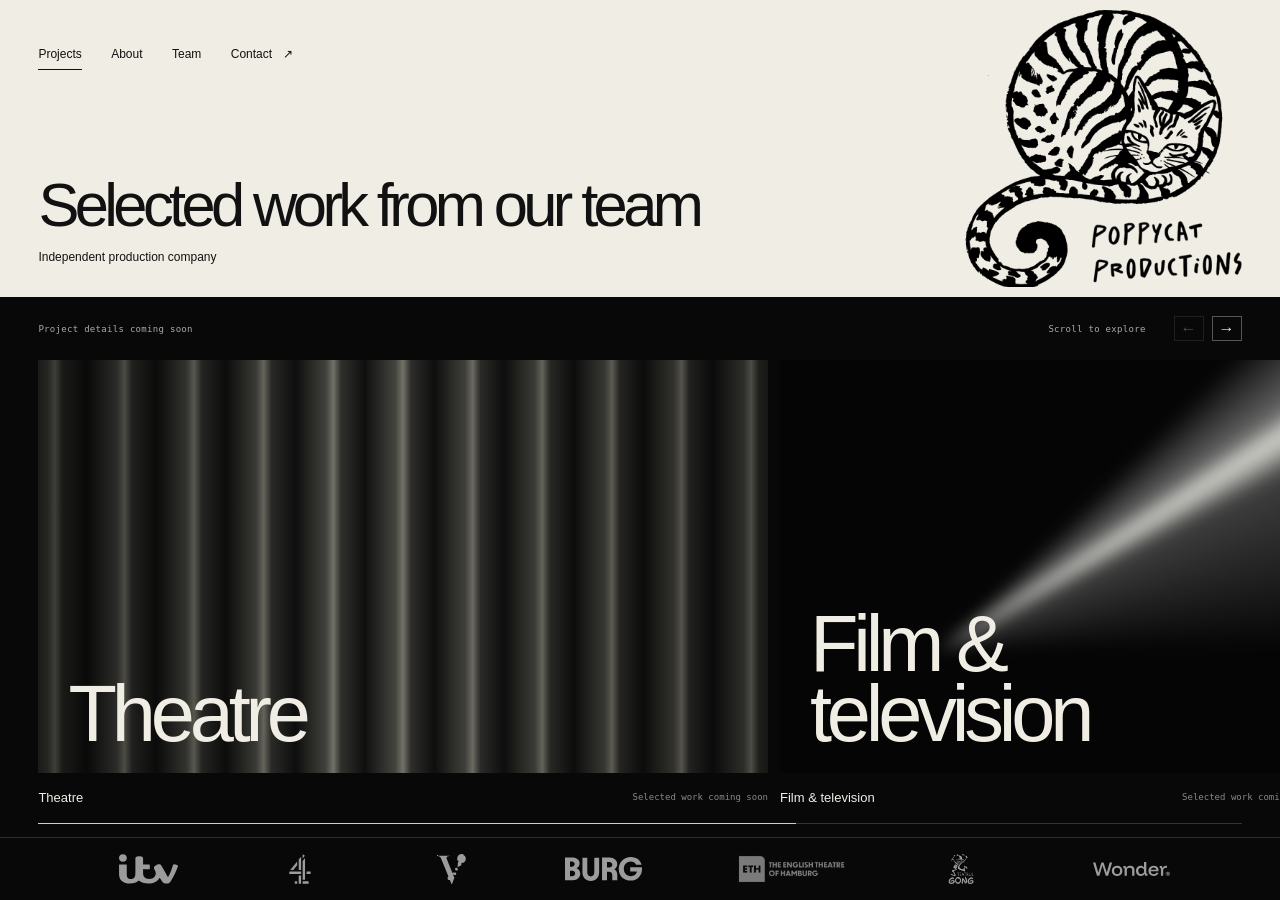
==== commit d16cb52b: "Refine header and team alignment, restore uncropped portraits, add Wonder credit" ====
--- a/index.html
+++ b/index.html
@@ -1,10 +1,10 @@
 <!doctype html>
-<html lang="en"><head><meta charset="utf-8"><meta name="viewport" content="width=device-width,initial-scale=1"><meta name="description" content="PoppyCat Productions — independent production company."><title>PoppyCat Productions</title><link rel="stylesheet" href="styles.css?v=20261005d"><script src="app.js?v=20261005d" defer></script></head>
+<html lang="en"><head><meta charset="utf-8"><meta name="viewport" content="width=device-width,initial-scale=1"><meta name="description" content="PoppyCat Productions — independent production company."><title>PoppyCat Productions</title><link rel="stylesheet" href="styles.css?v=20261005e"><script src="app.js?v=20261005e" defer></script></head>
 <body><a class="skip" href="#main">Skip to content</a>
 <div class="site">
 <header class="masthead">
-<div class="topline"><nav aria-label="Main navigation"><a href="#projects" aria-current="page">Projects</a><a href="#about">About</a><a href="#team">Team</a></nav><a class="brand" href="#projects" aria-label="PoppyCat Productions home"><span class="cat"><img src="assets/logo.png?v=3" alt=""></span></a><a class="contact-link" href="#contact">Contact <span>↗</span></a></div>
-<div class="heading-row"><h1 id="page-title">Selected work</h1><div class="heading-note"><p>Independent production company</p><p id="page-description">Work by our team.</p></div></div>
+<div class="topline"><nav aria-label="Main navigation"><a href="#projects" aria-current="page">Projects</a><a href="#about">About</a><a href="#team">Team</a><a class="contact-link" href="#contact">Contact <span>↗</span></a></nav><a class="brand" href="#projects" aria-label="PoppyCat Productions home"><span class="cat"><img src="assets/logo.png?v=3" alt=""></span></a></div>
+<div class="heading-row"><h1 id="page-title">Selected work from our team</h1><div class="heading-note"><p>Independent production company</p><p id="page-description" hidden></p></div></div>
 </header>
 <main id="main" tabindex="-1">
 <section id="projects" class="panel project-panel" aria-label="Selected work by our team">
@@ -18,10 +18,10 @@
 <section id="about" class="panel info-panel" hidden><div class="about-layout"><p class="section-label">The company</p><div><h2>PoppyCat<br>Productions</h2><p>Independent production company.</p><p class="muted">More information coming soon.</p></div></div></section>
 <section id="team" class="panel info-panel" hidden><div class="team-grid">
 <article><img src="assets/dale.webp" alt="Dale Reynolds"><div><h2>Dale Reynolds</h2><p class="role">Writer, Producer</p><p class="bio">American playwright and screenwriter in London, England.</p></div></article>
-<article><img src="assets/paloma.webp" alt="Paloma Amaya"><div><h2>Paloma Amaya</h2><p class="role">Actor, Producer</p><p class="bio paloma-bio">Stage and screen actor, GSA-trained.<br>Credits include Vienna’s Volksoper.</p></div></article>
-<article><img src="assets/benjamin.webp" alt="Benjamin Dresner-Reynolds"><div><h2>Benjamin<br>Dresner-Reynolds</h2><p class="role">Creative Coordinator</p><p class="bio">Creative technologist and designer working across interactive media and film.</p></div></article>
+<article><img src="assets/paloma-full.png" alt="Paloma Amaya"><div><h2>Paloma Amaya</h2><p class="role">Actor, Producer</p><p class="bio paloma-bio">Stage and screen actor, GSA-trained.<br>Credits include Vienna’s Volksoper.</p></div></article>
+<article><img src="assets/benjamin-full.png" alt="Benjamin Dresner-Reynolds"><div><h2>Benjamin Dresner-Reynolds</h2><p class="role">Creative Coordinator</p><p class="bio">Creative technologist and designer working across interactive media and film.</p></div></article>
 </div></section>
 <section id="contact" class="panel info-panel" hidden><div class="about-layout"><p class="section-label">Enquiries</p><div><h2>Contact</h2><p>Contact details coming soon.</p></div></div></section>
 </main>
-<footer aria-label="Selected company credits from our team’s previous work"><div class="partners"><img src="assets/partners/itv-mono.svg" alt="ITV"><img src="assets/partners/channel4-mono.svg" alt="Channel 4"><img src="assets/partners/volksoper.svg" alt="Volksoper Wien"><img src="assets/partners/burgtheater.svg" alt="Burgtheater"><img class="solid-logo" src="assets/partners/english-theatre.jpg" alt="The English Theatre of Hamburg"><img src="assets/partners/gong.png" alt="Gong Theatre"></div></footer>
+<footer aria-label="Selected company credits from our team’s previous work"><div class="partners"><img src="assets/partners/itv-mono.svg" alt="ITV"><img src="assets/partners/channel4-mono.svg" alt="Channel 4"><img src="assets/partners/volksoper.svg" alt="Volksoper Wien"><img src="assets/partners/burgtheater.svg" alt="Burgtheater"><img class="solid-logo" src="assets/partners/english-theatre.jpg" alt="The English Theatre of Hamburg"><img src="assets/partners/gong.png" alt="Gong Theatre"><img src="assets/partners/wonder.svg" alt="Wonder Studios"></div></footer>
 </div></body></html>
--- a/styles.css
+++ b/styles.css
@@ -22,3 +22,30 @@
  .contact-link{font-size:11px}
 }
 @media(max-height:620px) and (max-width:760px){.brand{max-width:110px;top:45px;width:110px}.heading-row h1{font-size:30px}}
+
+/* Right-aligned artwork, left-aligned navigation and introduction. */
+.brand{left:auto;right:clamp(20px,3vw,56px);transform:none}
+.topline{justify-content:flex-start}
+.topline nav{align-items:center}
+.contact-link span{margin-left:8px}
+.heading-row{flex-direction:column;align-items:flex-start;gap:14px;width:calc(100% - 33dvh - 30px)}
+.heading-row h1{white-space:normal;max-width:900px;font-size:clamp(32px,4.8vw,76px);line-height:.96}
+.heading-note{max-width:100%}
+.team-grid h2{white-space:nowrap;font-size:clamp(12px,1.25vw,18px);line-height:1.2;letter-spacing:-.35px}
+.team-grid img{object-fit:contain;object-position:left bottom;width:clamp(65px,10vw,125px);height:clamp(70px,17dvh,165px)}
+.partners{max-width:1060px}
+@media(max-width:760px){
+ .brand{right:15px;max-width:calc(33dvh - 60px)}
+ .heading-row{width:62%;gap:10px}
+ .heading-row h1{font-size:clamp(24px,6.2vw,42px)}
+ .heading-note{font-size:9px}
+ .topline nav{gap:17px}
+ .team-grid h2{font-size:clamp(12px,3.6vw,15px)}
+ .team-grid img{width:60px;height:90px}
+ .team-grid article{grid-template-columns:60px minmax(0,1fr)}
+ .partners{gap:10px}
+ .partners img{width:10%;min-width:0}
+ .partners .solid-logo{width:19%}
+}
+@media(max-height:620px){.team-grid img{height:65px;width:55px}}
+@media(max-height:620px) and (max-width:760px){.brand{max-width:110px}.heading-row h1{font-size:28px}.team-grid{grid-template-columns:1fr;gap:12px}.team-grid article{display:grid;grid-template-columns:40px 1fr;gap:12px}.team-grid img{height:45px;width:40px;margin:0}.team-grid h2{font-size:12px}.team-grid .role{margin:2px 0 4px}}
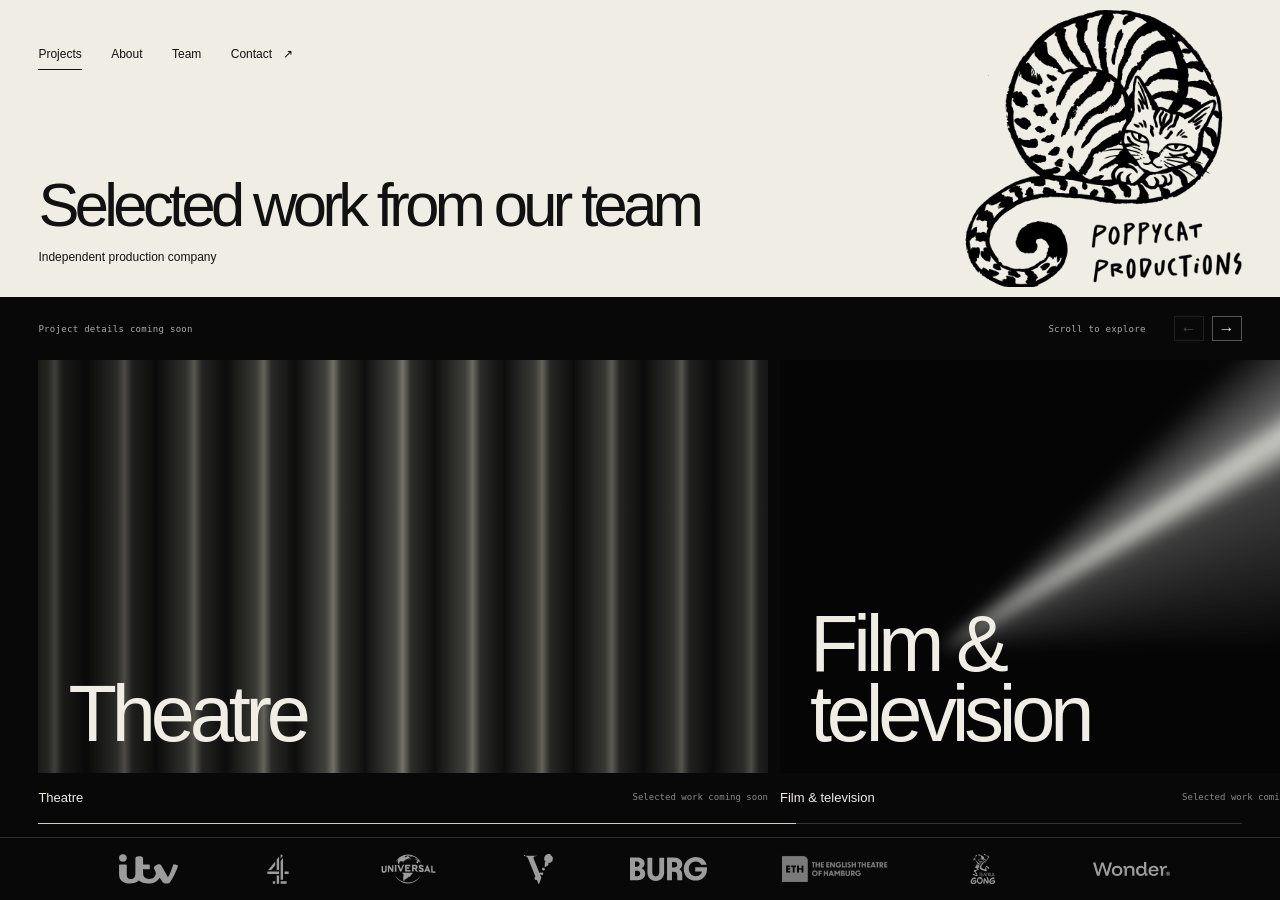
==== commit a8533a9e: "Expand Paloma bio and add Universal Pictures credit" ====
--- a/index.html
+++ b/index.html
@@ -18,10 +18,10 @@
 <section id="about" class="panel info-panel" hidden><div class="about-layout"><p class="section-label">The company</p><div><h2>PoppyCat<br>Productions</h2><p>Independent production company.</p><p class="muted">More information coming soon.</p></div></div></section>
 <section id="team" class="panel info-panel" hidden><div class="team-grid">
 <article><img src="assets/dale.webp" alt="Dale Reynolds"><div><h2>Dale Reynolds</h2><p class="role">Writer, Producer</p><p class="bio">American playwright and screenwriter in London, England.</p></div></article>
-<article><img src="assets/paloma-full.png" alt="Paloma Amaya"><div><h2>Paloma Amaya</h2><p class="role">Actor, Producer</p><p class="bio paloma-bio">Stage and screen actor, GSA-trained.<br>Credits include Vienna’s Volksoper.</p></div></article>
+<article><img src="assets/paloma-full.png" alt="Paloma Amaya"><div><h2>Paloma Amaya</h2><p class="role">Actor, Producer</p><p class="bio paloma-bio">Actor-musician, singer and songwriter.<br>Stage and screen performer trained at GSA.</p></div></article>
 <article><img src="assets/benjamin-full.png" alt="Benjamin Dresner-Reynolds"><div><h2>Benjamin Dresner-Reynolds</h2><p class="role">Creative Coordinator</p><p class="bio">Creative technologist and designer working across interactive media and film.</p></div></article>
 </div></section>
 <section id="contact" class="panel info-panel" hidden><div class="about-layout"><p class="section-label">Enquiries</p><div><h2>Contact</h2><p>Contact details coming soon.</p></div></div></section>
 </main>
-<footer aria-label="Selected company credits from our team’s previous work"><div class="partners"><img src="assets/partners/itv-mono.svg" alt="ITV"><img src="assets/partners/channel4-mono.svg" alt="Channel 4"><img src="assets/partners/volksoper.svg" alt="Volksoper Wien"><img src="assets/partners/burgtheater.svg" alt="Burgtheater"><img class="solid-logo" src="assets/partners/english-theatre.jpg" alt="The English Theatre of Hamburg"><img src="assets/partners/gong.png" alt="Gong Theatre"><img src="assets/partners/wonder.svg" alt="Wonder Studios"></div></footer>
-</div></body></html>+<footer aria-label="Selected company credits from our team’s previous work"><div class="partners"><img src="assets/partners/itv-mono.svg" alt="ITV"><img src="assets/partners/channel4-mono.svg" alt="Channel 4"><img src="assets/partners/universal.svg" alt="Universal Pictures"><img src="assets/partners/volksoper.svg" alt="Volksoper Wien"><img src="assets/partners/burgtheater.svg" alt="Burgtheater"><img class="solid-logo" src="assets/partners/english-theatre.jpg" alt="The English Theatre of Hamburg"><img src="assets/partners/gong.png" alt="Gong Theatre"><img src="assets/partners/wonder.svg" alt="Wonder Studios"></div></footer>
+</div></body></html>
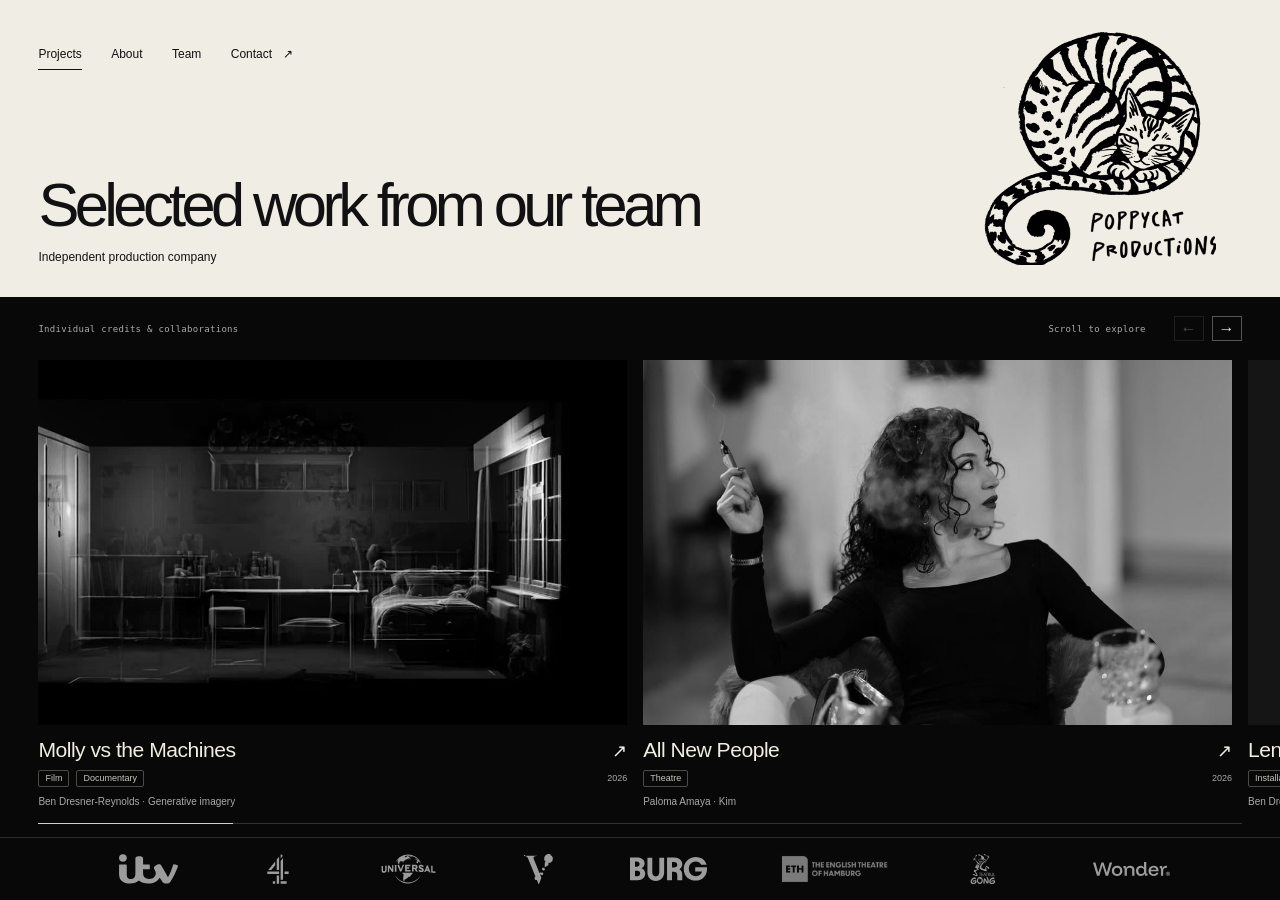
==== commit 2c43ccae: "Populate mixed project gallery and refine logo and team spacing" ====
--- a/index.html
+++ b/index.html
@@ -1,5 +1,5 @@
 <!doctype html>
-<html lang="en"><head><meta charset="utf-8"><meta name="viewport" content="width=device-width,initial-scale=1"><meta name="description" content="PoppyCat Productions — independent production company."><title>PoppyCat Productions</title><link rel="stylesheet" href="styles.css?v=20261005e"><script src="app.js?v=20261005e" defer></script></head>
+<html lang="en"><head><meta charset="utf-8"><meta name="viewport" content="width=device-width,initial-scale=1"><meta name="description" content="PoppyCat Productions — independent production company."><title>PoppyCat Productions</title><link rel="stylesheet" href="styles.css?v=20261005f"><script src="projects-data.js?v=20261005f" defer></script><script src="app.js?v=20261005f" defer></script></head>
 <body><a class="skip" href="#main">Skip to content</a>
 <div class="site">
 <header class="masthead">
@@ -8,18 +8,15 @@
 </header>
 <main id="main" tabindex="-1">
 <section id="projects" class="panel project-panel" aria-label="Selected work by our team">
-<div class="gallery-toolbar"><p>Project details coming soon</p><div class="gallery-controls"><span class="scroll-hint">Scroll to explore</span><button type="button" id="previous" aria-label="Previous project">←</button><button type="button" id="next" aria-label="Next project">→</button></div></div>
-<div class="gallery" tabindex="0" aria-label="Project gallery. Scroll, swipe or use the arrow keys to explore.">
-<article class="project-card theatre"><div class="project-art" aria-hidden="true"><div class="curtain"></div><span class="art-word">Theatre</span></div><div class="caption"><h2>Theatre</h2><p>Selected work coming soon</p></div></article>
-<article class="project-card film"><div class="project-art" aria-hidden="true"><div class="film-light"></div><span class="art-word">Film &amp;<br>television</span></div><div class="caption"><h2>Film &amp; television</h2><p>Selected work coming soon</p></div></article>
-<article class="project-card interactive"><div class="project-art" aria-hidden="true"><div class="moire"></div><span class="art-word">Interactive</span></div><div class="caption"><h2>Interactive media</h2><p>Selected work coming soon</p></div></article>
-</div><div class="track" aria-hidden="true"><span id="progress"></span></div>
+<div class="gallery-toolbar"><p>Individual credits &amp; collaborations</p><div class="gallery-controls"><span class="scroll-hint">Scroll to explore</span><button type="button" id="previous" aria-label="Previous project">←</button><button type="button" id="next" aria-label="Next project">→</button></div></div>
+<div class="gallery" tabindex="0" aria-label="Project gallery. Scroll, swipe or use the arrow keys to explore."></div><div class="track" aria-hidden="true"><span id="progress"></span></div>
 </section>
+<section id="project-detail" class="panel detail-panel" aria-label="Project details" hidden></section>
 <section id="about" class="panel info-panel" hidden><div class="about-layout"><p class="section-label">The company</p><div><h2>PoppyCat<br>Productions</h2><p>Independent production company.</p><p class="muted">More information coming soon.</p></div></div></section>
 <section id="team" class="panel info-panel" hidden><div class="team-grid">
 <article><img src="assets/dale.webp" alt="Dale Reynolds"><div><h2>Dale Reynolds</h2><p class="role">Writer, Producer</p><p class="bio">American playwright and screenwriter in London, England.</p></div></article>
-<article><img src="assets/paloma-full.png" alt="Paloma Amaya"><div><h2>Paloma Amaya</h2><p class="role">Actor, Producer</p><p class="bio paloma-bio">Actor-musician, singer and songwriter.<br>Stage and screen performer trained at GSA.</p></div></article>
-<article><img src="assets/benjamin-full.png" alt="Benjamin Dresner-Reynolds"><div><h2>Benjamin Dresner-Reynolds</h2><p class="role">Creative Coordinator</p><p class="bio">Creative technologist and designer working across interactive media and film.</p></div></article>
+<article><img src="assets/paloma-full.png" alt="Paloma Amaya"><div><h2>Paloma Amaya</h2><p class="role">Actor, Producer</p><p class="bio paloma-bio">Actor-musician, singer and songwriter. Stage and screen performer trained at GSA.</p></div></article>
+<article><img src="assets/benjamin-full.png" alt="Ben Dresner-Reynolds"><div><h2>Ben Dresner-Reynolds</h2><p class="role">Creative Coordinator</p><p class="bio">Creative technologist and designer working across interactive media and film.</p></div></article>
 </div></section>
 <section id="contact" class="panel info-panel" hidden><div class="about-layout"><p class="section-label">Enquiries</p><div><h2>Contact</h2><p>Contact details coming soon.</p></div></div></section>
 </main>
--- a/styles.css
+++ b/styles.css
@@ -49,3 +49,55 @@
 }
 @media(max-height:620px){.team-grid img{height:65px;width:55px}}
 @media(max-height:620px) and (max-width:760px){.brand{max-width:110px}.heading-row h1{font-size:28px}.team-grid{grid-template-columns:1fr;gap:12px}.team-grid article{display:grid;grid-template-columns:40px 1fr;gap:12px}.team-grid img{height:45px;width:40px;margin:0}.team-grid h2{font-size:12px}.team-grid .role{margin:2px 0 4px}}
+
+/* Give the artwork a generous cream border on every side. */
+.brand{top:clamp(25px,3.6dvh,42px);bottom:clamp(25px,3.6dvh,42px);width:calc(33dvh - clamp(50px,7.2dvh,84px));right:clamp(32px,5vw,80px)}
+.team-grid .bio,.team-grid .role{max-width:25ch;white-space:normal}
+.team-grid .paloma-bio{font-size:12px}
+.team-grid h2{white-space:nowrap}
+/* One continuous collection: every medium gets the same card treatment. */
+.gallery{gap:16px}
+.project-card,.project-card:nth-child(2),.project-card:nth-child(3){flex:0 0 clamp(310px,46vw,720px);grid-template-rows:minmax(0,1fr) 96px;color:inherit}
+.project-card .project-art{background:#151515}
+.project-art img,.project-art video{width:100%;height:100%;object-fit:cover;filter:grayscale(1);position:absolute;inset:0}
+.project-art video{pointer-events:none}
+.project-card .project-art img{transition:transform .7s ease}
+.project-card:hover .project-art img{transform:scale(1.025)}
+.caption{display:flex;align-items:stretch;justify-content:center;flex-direction:column;gap:8px;padding:10px 0}
+.caption-title{display:flex;justify-content:space-between;align-items:baseline;gap:15px}
+.caption h2{font-size:clamp(17px,1.65vw,25px);line-height:1.08;letter-spacing:-.5px}
+.project-arrow{font-size:18px}
+.project-tags{display:flex;flex-wrap:wrap;gap:5px 7px;align-items:center}
+.project-tags span{font:9px Arial,Helvetica,sans-serif;border:1px solid #4a4a46;border-radius:2px;padding:3px 6px;line-height:1;color:#c8c5bc}
+.project-tags .project-year{margin-left:auto;border:0;padding-right:0;color:#aaa}
+.caption .project-credit{font:10px Arial,Helvetica,sans-serif;line-height:1.3;color:#aaa}
+.project-card:focus-visible{outline-offset:-2px}
+.detail-panel{padding:clamp(16px,3dvh,36px) clamp(20px,3vw,56px);overflow:hidden}
+.detail-layout{height:100%;display:grid;grid-template-columns:minmax(0,1.3fr) minmax(0,1fr);gap:clamp(24px,4vw,64px)}
+.detail-layout .project-art{min-height:0}
+.detail-layout .project-art img,.detail-layout .project-art video{object-fit:contain}
+.detail-copy{align-self:center;max-height:100%;overflow:auto;scrollbar-width:none;padding:2px 3px 8px;max-width:460px}
+.detail-copy::-webkit-scrollbar{display:none}
+.back-link{display:inline-block;font-size:11px;color:#bbb;margin-bottom:clamp(16px,3dvh,30px)}
+.detail-copy .project-tags{margin-bottom:16px}
+.detail-copy .project-year{margin-left:4px}
+.detail-title{font-size:clamp(25px,3.2vw,48px);font-weight:400;letter-spacing:-.055em;line-height:1.02}
+.detail-company{font-size:12px;color:#bcbab2;margin-top:9px}
+.detail-description{font-size:clamp(12px,1vw,14px);line-height:1.55;max-width:43ch;margin-top:22px}
+.detail-credit{font-size:11px;line-height:1.5;margin-top:22px;color:#bbb}
+.detail-credit strong{display:block;font-weight:400;color:#f0ede4;margin-bottom:2px}
+.detail-other-credits{font-size:10px;line-height:1.5;color:#888;margin-top:12px;max-width:48ch}
+.source-link{font-size:11px;display:inline-block;border-bottom:1px solid #777;padding-bottom:4px;margin-top:20px}
+@media(max-width:760px){
+ .brand{top:60px;bottom:24px;right:25px;width:31vw;max-width:calc(33dvh - 84px)}
+ .team-grid .bio,.team-grid .role{max-width:28ch}
+ .team-grid .paloma-bio{font-size:10px}
+ .project-card,.project-card:nth-child(2),.project-card:nth-child(3){flex-basis:82vw;grid-template-rows:minmax(0,1fr) 102px}
+ .caption{gap:7px}.caption h2{font-size:20px}.caption .project-credit{font-size:9px;margin:0}.gallery-toolbar>p{font-size:8px}
+ .detail-layout{grid-template-columns:1fr;grid-template-rows:minmax(90px,19dvh) minmax(0,1fr);gap:16px}
+ .detail-copy{align-self:start;max-width:100%;width:100%}.detail-title{font-size:25px}.back-link{margin-bottom:12px}
+ .detail-copy .project-tags{margin-bottom:10px}.detail-description{margin-top:13px;font-size:12px}.detail-credit{margin-top:12px}
+ .detail-other-credits{margin-top:8px}.source-link{margin-top:12px}
+}
+@media(max-height:620px){.team-grid .paloma-bio{font-size:10px}.detail-title{font-size:28px}.detail-description,.detail-credit{margin-top:12px}.detail-copy .project-tags{margin-bottom:10px}.back-link{margin-bottom:12px}}
+@media(max-height:620px) and (max-width:760px){.brand{top:50px;bottom:22px;max-width:88px}.team-grid .bio,.team-grid .role{max-width:32ch}.team-grid .paloma-bio{font-size:8px}.detail-layout{grid-template-columns:1fr 1fr;grid-template-rows:1fr}.project-card,.project-card:nth-child(2),.project-card:nth-child(3){grid-template-rows:minmax(0,1fr) 78px}.caption h2{font-size:16px}.caption{gap:5px}.project-tags span{font-size:8px}.project-panel{grid-template-rows:36px minmax(0,1fr) 10px}}
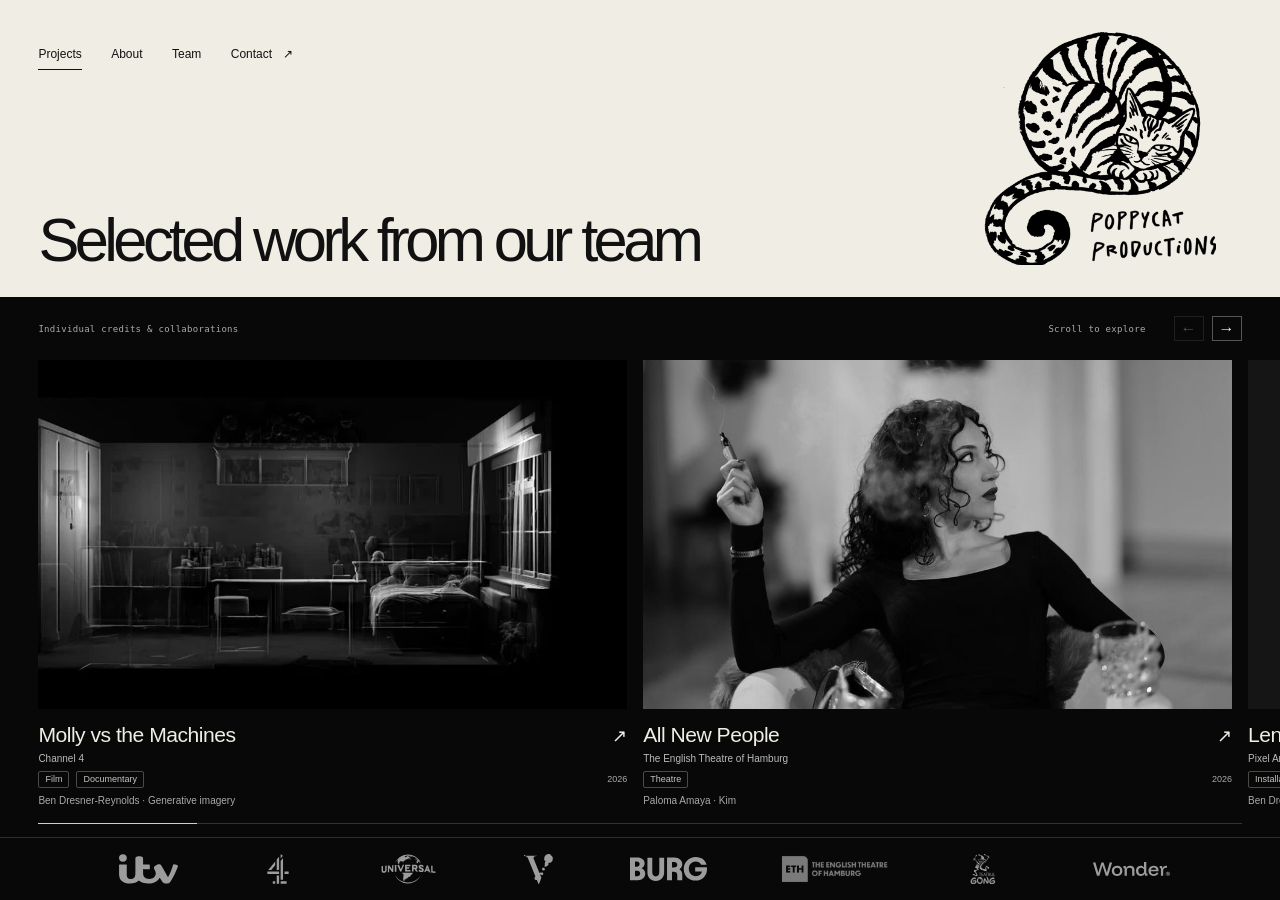
==== commit 6c194ee0: "Add Dale's plays, colour-on-hover and clearer project credits" ====
--- a/index.html
+++ b/index.html
@@ -1,10 +1,10 @@
 <!doctype html>
-<html lang="en"><head><meta charset="utf-8"><meta name="viewport" content="width=device-width,initial-scale=1"><meta name="description" content="PoppyCat Productions — independent production company."><title>PoppyCat Productions</title><link rel="stylesheet" href="styles.css?v=20261005f"><script src="projects-data.js?v=20261005f" defer></script><script src="app.js?v=20261005f" defer></script></head>
+<html lang="en"><head><meta charset="utf-8"><meta name="viewport" content="width=device-width,initial-scale=1"><meta name="description" content="PoppyCat Productions — independent production company."><title>PoppyCat Productions</title><link rel="stylesheet" href="styles.css?v=20261005g"><script src="projects-data.js?v=20261005g" defer></script><script src="app.js?v=20261005g" defer></script></head>
 <body><a class="skip" href="#main">Skip to content</a>
 <div class="site">
 <header class="masthead">
 <div class="topline"><nav aria-label="Main navigation"><a href="#projects" aria-current="page">Projects</a><a href="#about">About</a><a href="#team">Team</a><a class="contact-link" href="#contact">Contact <span>↗</span></a></nav><a class="brand" href="#projects" aria-label="PoppyCat Productions home"><span class="cat"><img src="assets/logo.png?v=3" alt=""></span></a></div>
-<div class="heading-row"><h1 id="page-title">Selected work from our team</h1><div class="heading-note"><p>Independent production company</p><p id="page-description" hidden></p></div></div>
+<div class="heading-row"><h1 id="page-title">Selected work from our team</h1><div class="heading-note" hidden><p id="company-line" hidden>Independent production company</p><p id="page-description" hidden></p></div></div>
 </header>
 <main id="main" tabindex="-1">
 <section id="projects" class="panel project-panel" aria-label="Selected work by our team">
--- a/styles.css
+++ b/styles.css
@@ -101,3 +101,16 @@
 }
 @media(max-height:620px){.team-grid .paloma-bio{font-size:10px}.detail-title{font-size:28px}.detail-description,.detail-credit{margin-top:12px}.detail-copy .project-tags{margin-bottom:10px}.back-link{margin-bottom:12px}}
 @media(max-height:620px) and (max-width:760px){.brand{top:50px;bottom:22px;max-width:88px}.team-grid .bio,.team-grid .role{max-width:32ch}.team-grid .paloma-bio{font-size:8px}.detail-layout{grid-template-columns:1fr 1fr;grid-template-rows:1fr}.project-card,.project-card:nth-child(2),.project-card:nth-child(3){grid-template-rows:minmax(0,1fr) 78px}.caption h2{font-size:16px}.caption{gap:5px}.project-tags span{font-size:8px}.project-panel{grid-template-rows:36px minmax(0,1fr) 10px}}
+
+/* Restore original project colours on interaction. */
+.project-art img,.project-art video{transition:filter .4s ease,transform .7s ease}
+.project-card:focus-visible .project-art img,.project-card:focus-visible .project-art video{filter:grayscale(0)}
+@media(hover:hover){
+ .project-card:hover .project-art img,.project-card:hover .project-art video,
+ .detail-layout .project-art:hover img,.detail-layout .project-art:hover video{filter:grayscale(0)}
+}
+.caption .caption-company{font:10px Arial,Helvetica,sans-serif;color:#bbb;margin:0;line-height:1.2}
+.project-card,.project-card:nth-child(2),.project-card:nth-child(3){grid-template-rows:minmax(0,1fr) 112px}
+.caption{gap:6px}
+@media(max-width:760px){.project-card,.project-card:nth-child(2),.project-card:nth-child(3){grid-template-rows:minmax(0,1fr) 116px}.caption .caption-company{font-size:9px}}
+@media(max-height:620px) and (max-width:760px){.project-card,.project-card:nth-child(2),.project-card:nth-child(3){grid-template-rows:minmax(0,1fr) 94px}.caption{gap:4px}}
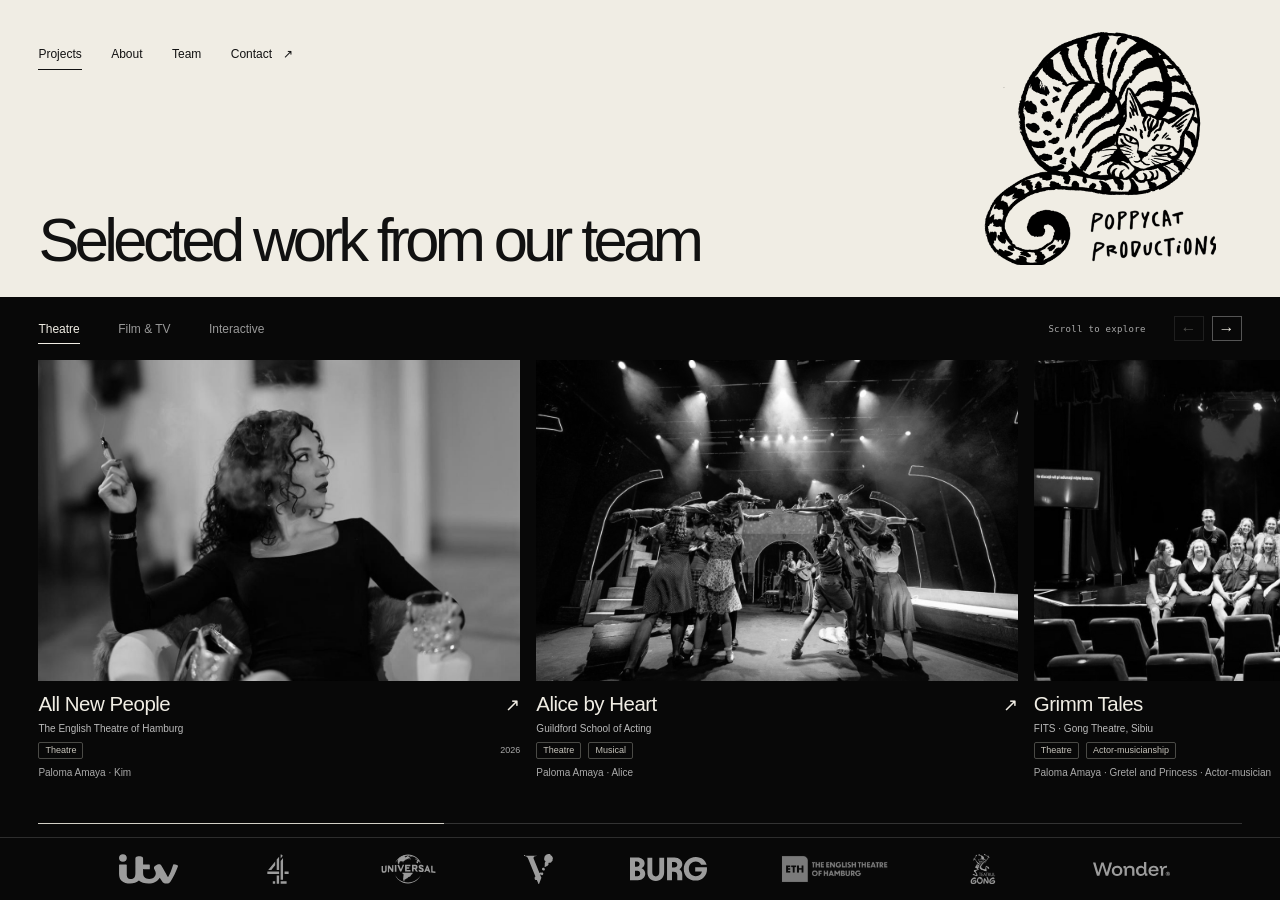
==== commit f143ac07: "Restore medium sections and size project cards to media aspect ratios" ====
--- a/index.html
+++ b/index.html
@@ -1,5 +1,5 @@
 <!doctype html>
-<html lang="en"><head><meta charset="utf-8"><meta name="viewport" content="width=device-width,initial-scale=1"><meta name="description" content="PoppyCat Productions — independent production company."><title>PoppyCat Productions</title><link rel="stylesheet" href="styles.css?v=20261005g"><script src="projects-data.js?v=20261005g" defer></script><script src="app.js?v=20261005g" defer></script></head>
+<html lang="en"><head><meta charset="utf-8"><meta name="viewport" content="width=device-width,initial-scale=1"><meta name="description" content="PoppyCat Productions — independent production company."><title>PoppyCat Productions</title><link rel="stylesheet" href="styles.css?v=20261005h"><script src="projects-data.js?v=20261005h" defer></script><script src="app.js?v=20261005h" defer></script></head>
 <body><a class="skip" href="#main">Skip to content</a>
 <div class="site">
 <header class="masthead">
@@ -8,7 +8,7 @@
 </header>
 <main id="main" tabindex="-1">
 <section id="projects" class="panel project-panel" aria-label="Selected work by our team">
-<div class="gallery-toolbar"><p>Individual credits &amp; collaborations</p><div class="gallery-controls"><span class="scroll-hint">Scroll to explore</span><button type="button" id="previous" aria-label="Previous project">←</button><button type="button" id="next" aria-label="Next project">→</button></div></div>
+<div class="gallery-toolbar"><div class="project-sections" aria-label="Project sections"><a href="#projects/theatre">Theatre</a><a href="#projects/film-tv">Film &amp; TV</a><a href="#projects/interactive">Interactive</a></div><div class="gallery-controls"><span class="scroll-hint">Scroll to explore</span><button type="button" id="previous" aria-label="Previous project">←</button><button type="button" id="next" aria-label="Next project">→</button></div></div>
 <div class="gallery" tabindex="0" aria-label="Project gallery. Scroll, swipe or use the arrow keys to explore."></div><div class="track" aria-hidden="true"><span id="progress"></span></div>
 </section>
 <section id="project-detail" class="panel detail-panel" aria-label="Project details" hidden></section>
--- a/styles.css
+++ b/styles.css
@@ -114,3 +114,22 @@
 .caption{gap:6px}
 @media(max-width:760px){.project-card,.project-card:nth-child(2),.project-card:nth-child(3){grid-template-rows:minmax(0,1fr) 116px}.caption .caption-company{font-size:9px}}
 @media(max-height:620px) and (max-width:760px){.project-card,.project-card:nth-child(2),.project-card:nth-child(3){grid-template-rows:minmax(0,1fr) 94px}.caption{gap:4px}}
+
+/* Equal section navigation; card widths follow the original media. */
+.project-sections{display:flex;align-items:center;gap:clamp(18px,3vw,42px)}
+.project-sections a{font-size:12px;color:#999;position:relative;padding-block:8px}
+.project-sections a:hover,.project-sections a[aria-current]{color:#f0ede4}
+.project-sections a[aria-current]:after{content:'';position:absolute;left:0;right:0;bottom:0;height:1px;background:currentColor}
+.gallery{--caption-height:140px;align-items:center;position:relative}
+.gallery .project-card,.gallery .project-card:nth-child(2),.gallery .project-card:nth-child(3){flex:0 0 auto;grid-template-rows:var(--media-height) var(--caption-height);align-self:center}
+.gallery .project-card[hidden]{display:none}
+.gallery .project-art img,.gallery .project-art video{object-fit:cover!important}
+.gallery .caption{justify-content:flex-start;padding-top:12px;gap:7px;overflow:hidden}
+.gallery .caption h2{font-size:clamp(15px,1.6vw,23px);line-height:1.1;overflow-wrap:break-word}
+.gallery .caption-title{gap:8px}
+.gallery .caption .project-credit{line-height:1.35}
+.gallery .project-arrow{flex-shrink:0}
+.detail-layout{grid-template-columns:minmax(0,1.3fr) minmax(0,1fr)}
+.detail-layout .project-art{background:transparent;justify-self:center;width:100%;height:100%;max-width:calc((60dvh - 70px) * var(--media-ratio,1.7778))}
+@media(max-width:760px){.project-sections{gap:18px}.project-sections a{font-size:11px}.gallery{--caption-height:144px}.gallery .caption h2{font-size:16px}.gallery-controls{gap:5px}.gallery-controls button{width:25px}.detail-layout{grid-template-columns:1fr}.detail-layout .project-art{max-width:calc(19dvh * var(--media-ratio,1.7778))}}
+@media(max-height:620px) and (max-width:760px){.gallery{--caption-height:108px}.gallery .caption{gap:4px;padding-top:7px}.gallery .caption h2{font-size:12px}.project-sections{gap:14px}.project-sections a{font-size:10px}.detail-layout{grid-template-columns:1fr 1fr}.detail-layout .project-art{max-width:100%}}
